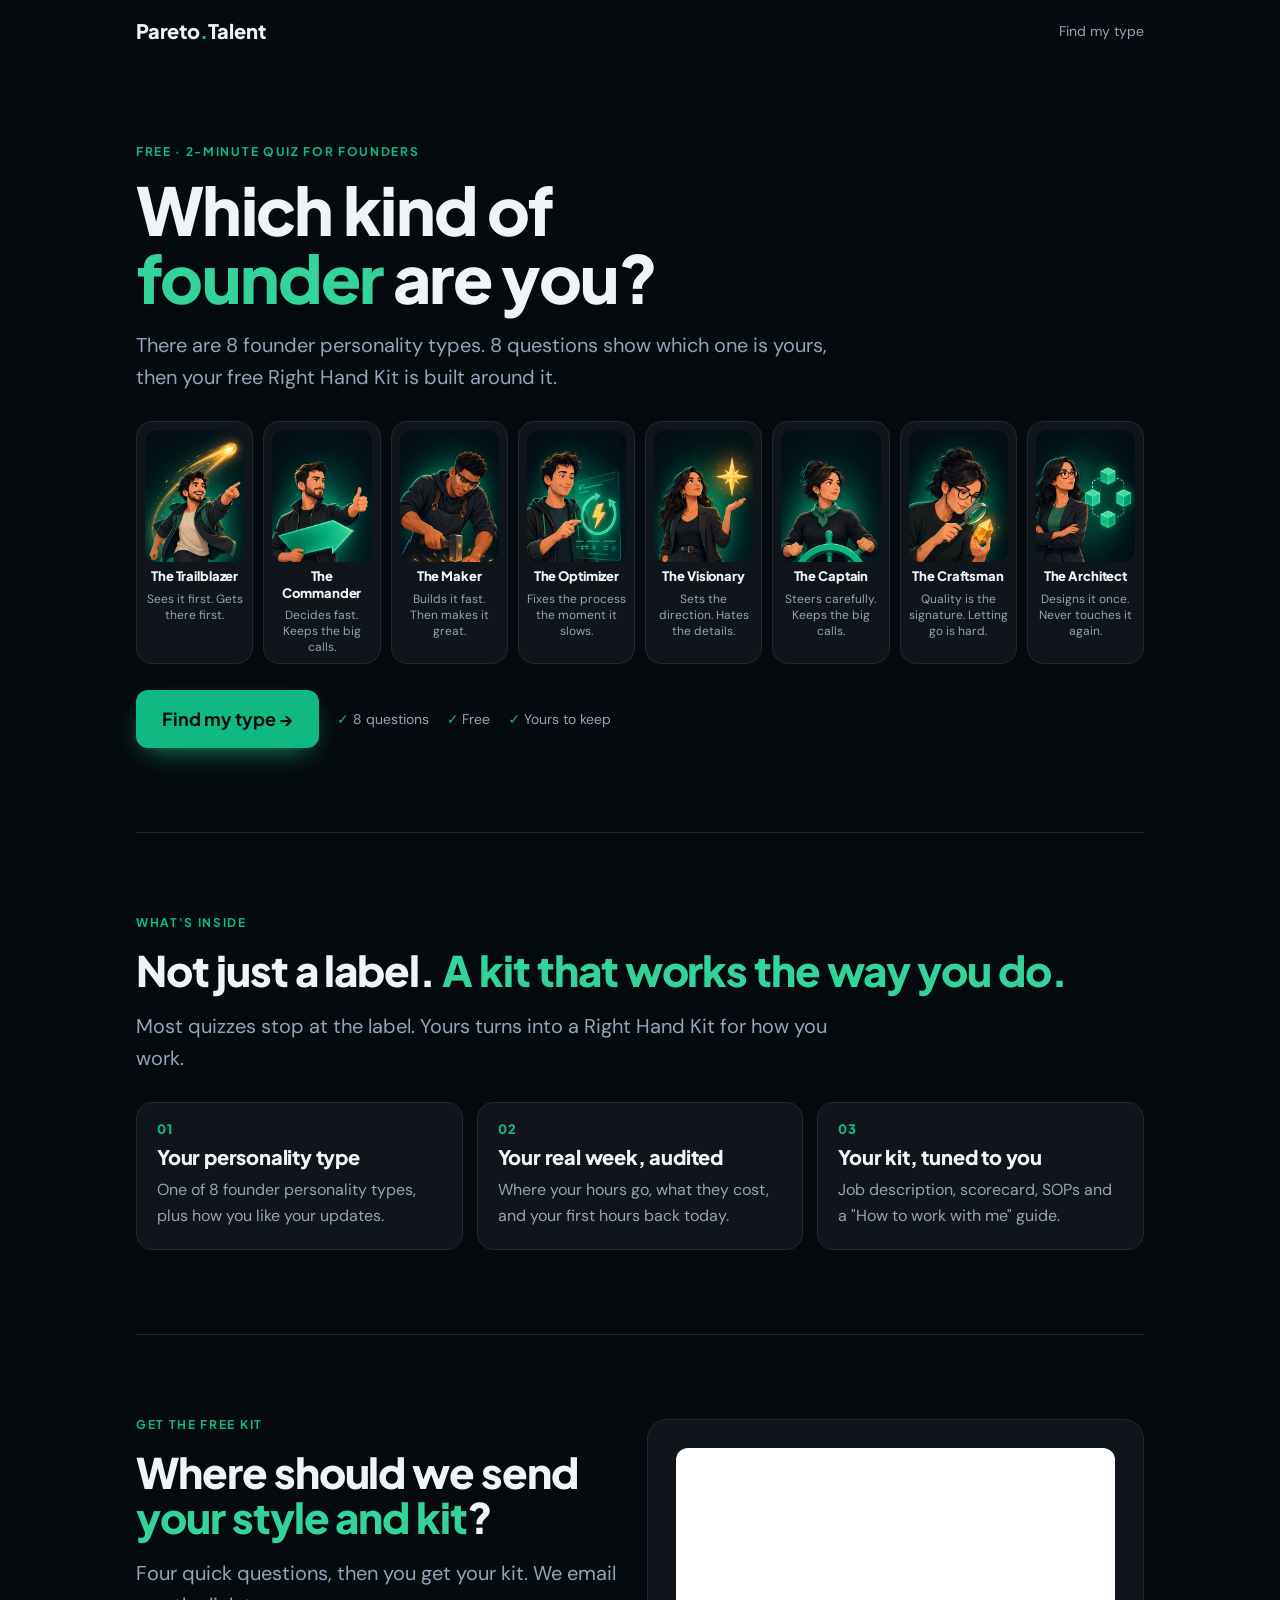
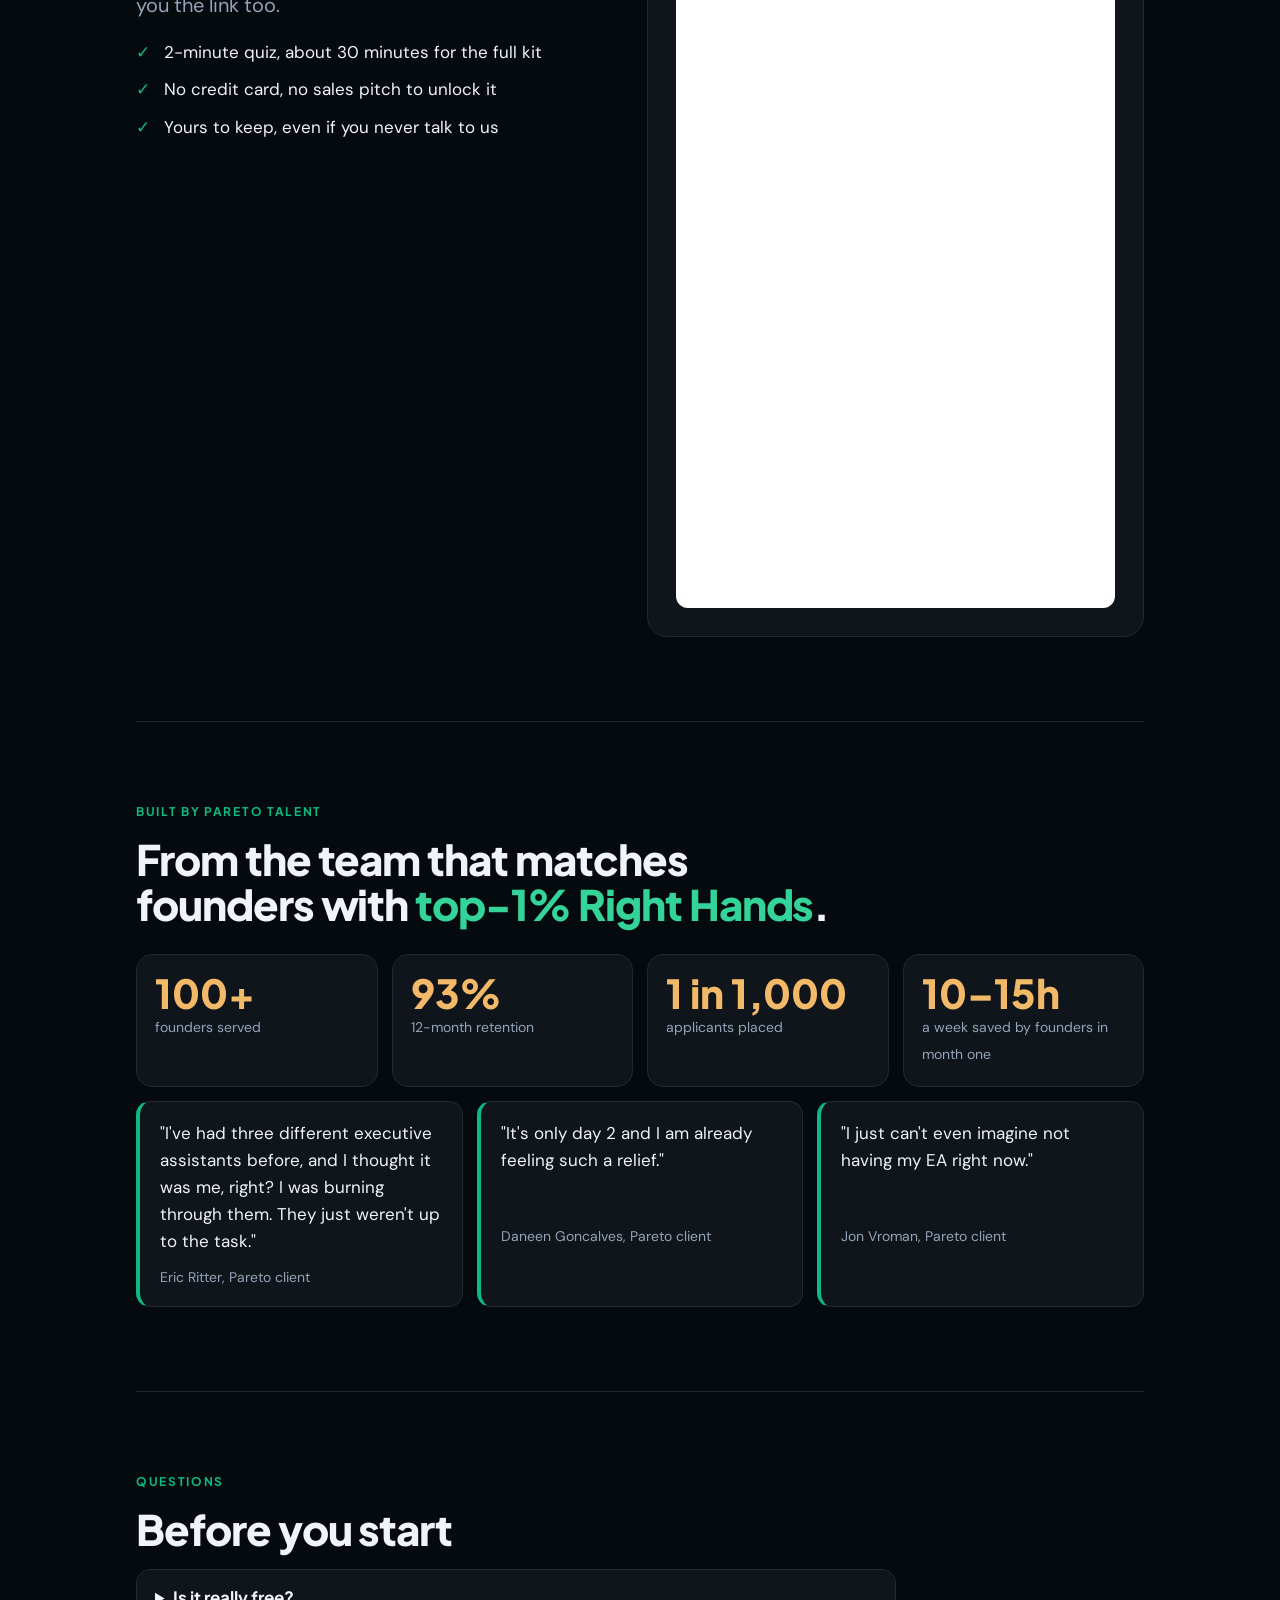
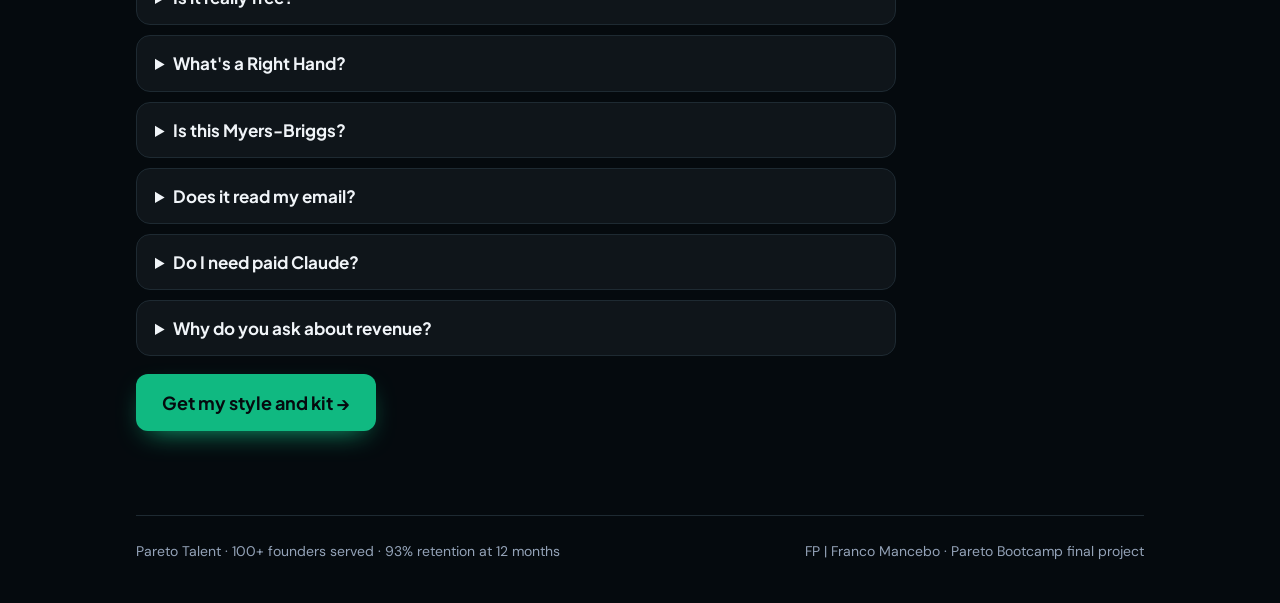
==== index.html @ 87e3ad17 "Landing: hero photo removed, 8 founder types open the page (draft) Co-Authored-By: Claude Opus 5.5 (" ====
<!doctype html>
<html lang="en">
<head>
<meta charset="utf-8">
<meta name="viewport" content="width=device-width, initial-scale=1, viewport-fit=cover">
<meta name="robots" content="noindex, nofollow">
<title>Founder Personality Type + Right Hand Kit · Pareto Talent</title>
<meta name="description" content="Find your founder personality type in 8 quick questions, then get a free Claude skill that audits your real inbox and calendar and writes a Right Hand Kit tuned to how you work.">
<link rel="preconnect" href="https://fonts.googleapis.com">
<link rel="preconnect" href="https://fonts.gstatic.com" crossorigin>
<link rel="stylesheet" href="https://fonts.googleapis.com/css2?family=Plus+Jakarta+Sans:wght@600;700;800&family=DM+Sans:wght@400;500;600&display=swap">
<link rel="stylesheet" href="assets/site.css">
<style>
.types{display:grid;grid-template-columns:repeat(4,1fr);gap:14px;margin-top:28px}
@media (max-width:900px){.types{grid-template-columns:repeat(2,1fr)}}
.type{background:var(--surface);border:1px solid var(--line);border-radius:16px;padding:14px;display:grid;gap:8px;align-content:start}
.type img{width:100%;height:auto;border-radius:12px;aspect-ratio:3/4;object-fit:cover;object-position:top}
.type h3{font-size:19px}
.type p{margin:0;color:var(--muted);font-size:15px}
.hero-types{display:block}
.hero-types .stack{max-width:760px}
.hero-types .types{margin-top:28px;grid-template-columns:repeat(8,1fr);gap:10px}
.hero-types .type{padding:8px;gap:6px}
.hero-types .type h3{font-size:13px;text-align:center}
.hero-types .type p{font-size:12px;text-align:center;line-height:1.35}
.cta-row{margin-top:26px;display:flex;flex-wrap:wrap;gap:18px;align-items:center}
.cta-row .meta{margin:0}
@media (max-width:900px){.hero-types .types{grid-template-columns:repeat(4,1fr);gap:8px}.hero-types .type{padding:6px;gap:4px}.hero-types .type h3{font-size:12px;text-align:center}.hero-types .type p{display:none}}
</style>
</head>
<body>
<!-- FP | Franco Mancebo | Lead Magnet Landing Page (L7) -->
<div class="wrap">
  <header class="top">
    <a class="logo" href="./">Pareto<span>.</span>Talent</a>
    <a class="small" href="#get">Find my type</a>
  </header>

  <section class="hero hero-types" aria-labelledby="h1">
    <div class="stack">
      <div class="eyebrow">Free · 2-minute quiz for founders</div>
      <h1 id="h1">Which kind of <em>founder</em> are you?</h1>
      <p class="lead">There are 8 founder personality types. 8 questions show which one is yours, then your free Right Hand Kit is built around it.</p>
    </div>
    <div class="types">
      <div class="type"><img src="assets/characters/trailblazer.webp" alt="" width="309" height="621"><h3>The Trailblazer</h3><p>Sees it first. Gets there first.</p></div>
      <div class="type"><img src="assets/characters/commander.webp" alt="" width="309" height="621"><h3>The Commander</h3><p>Decides fast. Keeps the big calls.</p></div>
      <div class="type"><img src="assets/characters/maker.webp" alt="" width="309" height="621"><h3>The Maker</h3><p>Builds it fast. Then makes it great.</p></div>
      <div class="type"><img src="assets/characters/optimizer.webp" alt="" width="309" height="621"><h3>The Optimizer</h3><p>Fixes the process the moment it slows.</p></div>
      <div class="type"><img src="assets/characters/visionary.webp" alt="" width="309" height="621"><h3>The Visionary</h3><p>Sets the direction. Hates the details.</p></div>
      <div class="type"><img src="assets/characters/captain.webp" alt="" width="309" height="621"><h3>The Captain</h3><p>Steers carefully. Keeps the big calls.</p></div>
      <div class="type"><img src="assets/characters/craftsman.webp" alt="" width="309" height="621"><h3>The Craftsman</h3><p>Quality is the signature. Letting go is hard.</p></div>
      <div class="type"><img src="assets/characters/architect.webp" alt="" width="309" height="621"><h3>The Architect</h3><p>Designs it once. Never touches it again.</p></div>
    </div>
    <div class="cta-row">
      <a class="btn" href="#get">Find my type →</a>
      <div class="meta"><span>8 questions</span><span>Free</span><span>Yours to keep</span></div>
    </div>
  </section>


  <section aria-labelledby="inside">
    <div class="stack">
      <div class="eyebrow">What's inside</div>
      <h2 id="inside">Not just a label. <em>A kit that works the way you do.</em></h2>
      <p class="lead">Most quizzes stop at the label. Yours turns into a Right Hand Kit for how you work.</p>
    </div>
    <div class="grid3" style="margin-top:28px">
      <div class="card"><span class="num">01</span><h3>Your personality type</h3><p>One of 8 founder personality types, plus how you like your updates.</p></div>
      <div class="card"><span class="num">02</span><h3>Your real week, audited</h3><p>Where your hours go, what they cost, and your first hours back today.</p></div>
      <div class="card"><span class="num">03</span><h3>Your kit, tuned to you</h3><p>Job description, scorecard, SOPs and a "How to work with me" guide.</p></div>
    </div>
  </section>



  <section id="get" aria-labelledby="form-h">
    <div class="grid2" style="align-items:start">
      <div class="stack">
        <div class="eyebrow">Get the free kit</div>
        <h2 id="form-h">Where should we send <em>your style and kit</em>?</h2>
        <p class="lead">Four quick questions, then you get your kit. We email you the link too.</p>
        <ul class="fit">
          <li>2-minute quiz, about 30 minutes for the full kit</li>
          <li>No credit card, no sales pitch to unlock it</li>
          <li>Yours to keep, even if you never talk to us</li>
        </ul>
      </div>
      <div class="formbox">
        <!-- GHL form: FP | Franco Mancebo | Qualifying Form (L8) -->
        <iframe src="https://api.leadconnectorhq.com/widget/form/MDPCet5xhsYIgznCB0gE" id="inline-MDPCet5xhsYIgznCB0gE" data-layout="{'id':'INLINE'}" data-trigger-type="alwaysShow" data-trigger-value="" data-activation-type="alwaysActivated" data-activation-value="" data-deactivation-type="neverDeactivate" data-deactivation-value="" data-form-name="FP | Franco Mancebo | Qualifying Form" data-layout-iframe-id="inline-MDPCet5xhsYIgznCB0gE" data-form-id="MDPCet5xhsYIgznCB0gE" title="FP | Franco Mancebo | Qualifying Form"></iframe>
        <script src="https://link.msgsndr.com/js/form_embed.js"></script>
      </div>
    </div>
  </section>

  <section aria-labelledby="proof">
    <div class="stack">
      <div class="eyebrow">Built by Pareto Talent</div>
      <h2 id="proof">From the team that matches founders with <em>top-1% Right Hands</em>.</h2>
    </div>
    <div class="stats" style="margin-top:28px">
      <div class="stat"><b>100+</b><span>founders served</span></div>
      <div class="stat"><b>93%</b><span>12-month retention</span></div>
      <div class="stat"><b>1 in 1,000</b><span>applicants placed</span></div>
      <div class="stat"><b>10–15h</b><span>a week saved by founders in month one</span></div>
    </div>
    <div class="grid3" style="margin-top:14px">
      <blockquote><p>"I've had three different executive assistants before, and I thought it was me, right? I was burning through them. They just weren't up to the task."</p><cite>Eric Ritter, Pareto client</cite></blockquote>
      <blockquote><p>"It's only day 2 and I am already feeling such a relief."</p><cite>Daneen Goncalves, Pareto client</cite></blockquote>
      <blockquote><p>"I just can't even imagine not having my EA right now."</p><cite>Jon Vroman, Pareto client</cite></blockquote>
    </div>
  </section>
  <section aria-labelledby="faq">
    <div class="stack" style="max-width:760px">
      <div class="eyebrow">Questions</div>
      <h2 id="faq">Before you start</h2>
      <div>
        <details><summary>Is it really free?</summary><p>Yes. The kit is yours to keep and use with anyone. If it shows you have more to hand off than you can manage, you can book a call with us to talk about a Right Hand.</p></details>
        <details><summary>What's a Right Hand?</summary><p>A full-time, AI-trained operator who owns outcomes, not tasks: they anticipate instead of waiting, and close loops instead of stopping. Pareto hand-picks them from 1,000+ applicants per placement.</p></details>
        <details><summary>Is this Myers-Briggs?</summary><p>No. It's our own 8-type model, inspired by personality tests but built for one question: how a Right Hand should work with you.</p></details>
      <details><summary>Does it read my email?</summary><p>Only inside your own Claude, read only. It never sends, deletes or changes anything, and Pareto never sees your inbox.</p></details>
        <details><summary>Do I need paid Claude?</summary><p>No. Skills and the Gmail and Calendar connectors work on Claude's free plan. Not on Claude? Use the copy-paste version in any AI chat.</p></details>
        <details><summary>Why do you ask about revenue?</summary><p>It helps us see whether a Right Hand fits your business now.</p></details>
      </div>
      <a class="btn" href="#get">Get my style and kit →</a>
    </div>
  </section>

  <footer>
    <span>Pareto Talent · 100+ founders served · 93% retention at 12 months</span>
    <span>FP | Franco Mancebo · Pareto Bootcamp final project</span>
  </footer>
</div>
</body>
</html>
---- assets/site.css ----
/* Shared styles for the funnel pages (landing, booking, thank-you). Pareto Talent's brand as on paretotalent.com:
   dark navy, emerald buttons, mint highlights, amber stats, Plus Jakarta Sans + DM Sans. Dark only, like the brief. */
:root{
  --bg:#050a0e; --surface:#0f151a; --surface-2:#141c22; --ink:#f0f4f8; --muted:#94a3b8; --line:#1e2a32;
  --accent:#10b981; --mint:#34d399; --amber:#f2b968; --accent-ink:#050a0e;
  --display:"Plus Jakarta Sans","Segoe UI",system-ui,sans-serif;
  --body:"DM Sans","Segoe UI",system-ui,sans-serif;
  color-scheme:dark;
}
*{box-sizing:border-box}
html{-webkit-text-size-adjust:100%;scroll-behavior:smooth}
body{margin:0;background:var(--bg);color:var(--ink);font:400 17px/1.6 var(--body)}
img{max-width:100%;display:block}
a{color:var(--mint)}
:focus-visible{outline:2px solid var(--accent);outline-offset:2px}
.wrap{max-width:1080px;margin:0 auto;padding-inline:clamp(16px,4vw,36px)}
.top{display:flex;justify-content:space-between;align-items:center;gap:12px;padding-block:20px}
.logo{font:800 20px/1 var(--display);letter-spacing:-.01em;color:var(--ink);text-decoration:none}
.logo span{color:var(--accent)}
.top a.small{font-size:14px;color:var(--muted);text-decoration:none}
section{padding-block:clamp(44px,7vw,84px)}
section + section{border-top:1px solid var(--line)}
.eyebrow{font:700 12px/1 var(--display);letter-spacing:.14em;text-transform:uppercase;color:var(--accent)}
h1,h2,h3{font-family:var(--display);font-weight:800;letter-spacing:-.025em;margin:0;text-wrap:balance}
h1{font-size:clamp(38px,6.4vw,66px);line-height:1.02}
h2{font-size:clamp(28px,4.2vw,42px);line-height:1.08}
h3{font-size:20px;line-height:1.25;letter-spacing:-.01em}
h1 em,h2 em{font-style:normal;color:var(--mint)}
.lead{font-size:clamp(18px,2vw,20px);color:var(--muted);margin:0;max-width:52ch}
p{margin:0}
.stack{display:grid;gap:18px}
.btn{display:inline-block;justify-self:start;border:0;background:var(--accent);color:var(--accent-ink);font:700 18px/1.2 var(--display);padding:18px 26px;border-radius:12px;text-decoration:none;cursor:pointer;box-shadow:0 10px 28px -12px var(--accent)}
.btn:hover{filter:brightness(1.07)}
.btn.ghost{background:transparent;color:var(--ink);border:1px solid var(--line);box-shadow:none}
.meta{display:flex;flex-wrap:wrap;gap:6px 18px;font-size:14px;color:var(--muted)}
.meta span::before{content:"✓ ";color:var(--accent)}
.hero{display:grid;grid-template-columns:minmax(0,1.15fr) minmax(0,.85fr);gap:40px;align-items:center}
@media (max-width:860px){.hero{grid-template-columns:minmax(0,1fr)}}
.art{border-radius:20px;overflow:hidden;border:1px solid var(--line);aspect-ratio:4/5;background:var(--surface)}
.art img{width:100%;height:100%;object-fit:cover}
.grid3{display:grid;grid-template-columns:repeat(3,minmax(0,1fr));gap:14px}
.grid2{display:grid;grid-template-columns:repeat(2,minmax(0,1fr));gap:14px}
@media (max-width:820px){.grid3,.grid2{grid-template-columns:minmax(0,1fr)}}
.card{background:var(--surface);border:1px solid var(--line);border-radius:16px;padding:20px;display:grid;gap:8px;align-content:start}
.card p{color:var(--muted);font-size:16px}
.num{font:800 13px/1 var(--display);color:var(--accent);letter-spacing:.08em}
.stats{display:grid;grid-template-columns:repeat(4,minmax(0,1fr));gap:14px}
@media (max-width:820px){.stats{grid-template-columns:repeat(2,minmax(0,1fr))}}
.stat{background:var(--surface);border:1px solid var(--line);border-radius:16px;padding:18px}
.stat b{display:block;font:800 clamp(30px,4vw,40px)/1 var(--display);color:var(--amber)}
.stat span{font-size:14px;color:var(--muted)}
blockquote{margin:0;background:var(--surface);border:1px solid var(--line);border-left:4px solid var(--accent);border-radius:14px;padding:18px 20px;display:grid;gap:10px}
blockquote p{font-size:17px}
blockquote cite{font-style:normal;font-size:14px;color:var(--muted)}
.fit{list-style:none;margin:0;padding:0;display:grid;gap:10px}
.fit li{padding-left:28px;position:relative}
.fit li::before{content:"✓";position:absolute;left:0;color:var(--accent);font-weight:800}
.fit.no li::before{content:"✕";color:#f87171}
.formbox{background:var(--surface);border:1px solid var(--line);border-radius:20px;padding:clamp(16px,3vw,28px);display:grid;gap:14px}
.formbox iframe{width:100%;border:0;min-height:760px;border-radius:12px;background:var(--surface)}
.placeholder{border:1px dashed var(--muted);border-radius:12px;padding:28px;text-align:center;color:var(--muted)}
details{background:var(--surface);border:1px solid var(--line);border-radius:14px;padding:16px 18px}
details + details{margin-top:10px}
summary{cursor:pointer;font:700 17px/1.3 var(--display)}
details p{margin-top:10px;color:var(--muted)}
.steps{counter-reset:s;list-style:none;margin:0;padding:0;display:grid;gap:12px}
.steps li{counter-increment:s;background:var(--surface);border:1px solid var(--line);border-radius:14px;padding:16px 18px 16px 62px;position:relative}
.steps li::before{content:counter(s);position:absolute;left:18px;top:14px;width:30px;height:30px;border-radius:50%;background:var(--accent);color:var(--accent-ink);display:grid;place-items:center;font:800 15px/1 var(--display)}
.note{font-size:14px;color:var(--muted)}
footer{border-top:1px solid var(--line);padding-block:24px 40px;font-size:14px;color:var(--muted);display:flex;flex-wrap:wrap;gap:8px 20px;justify-content:space-between}
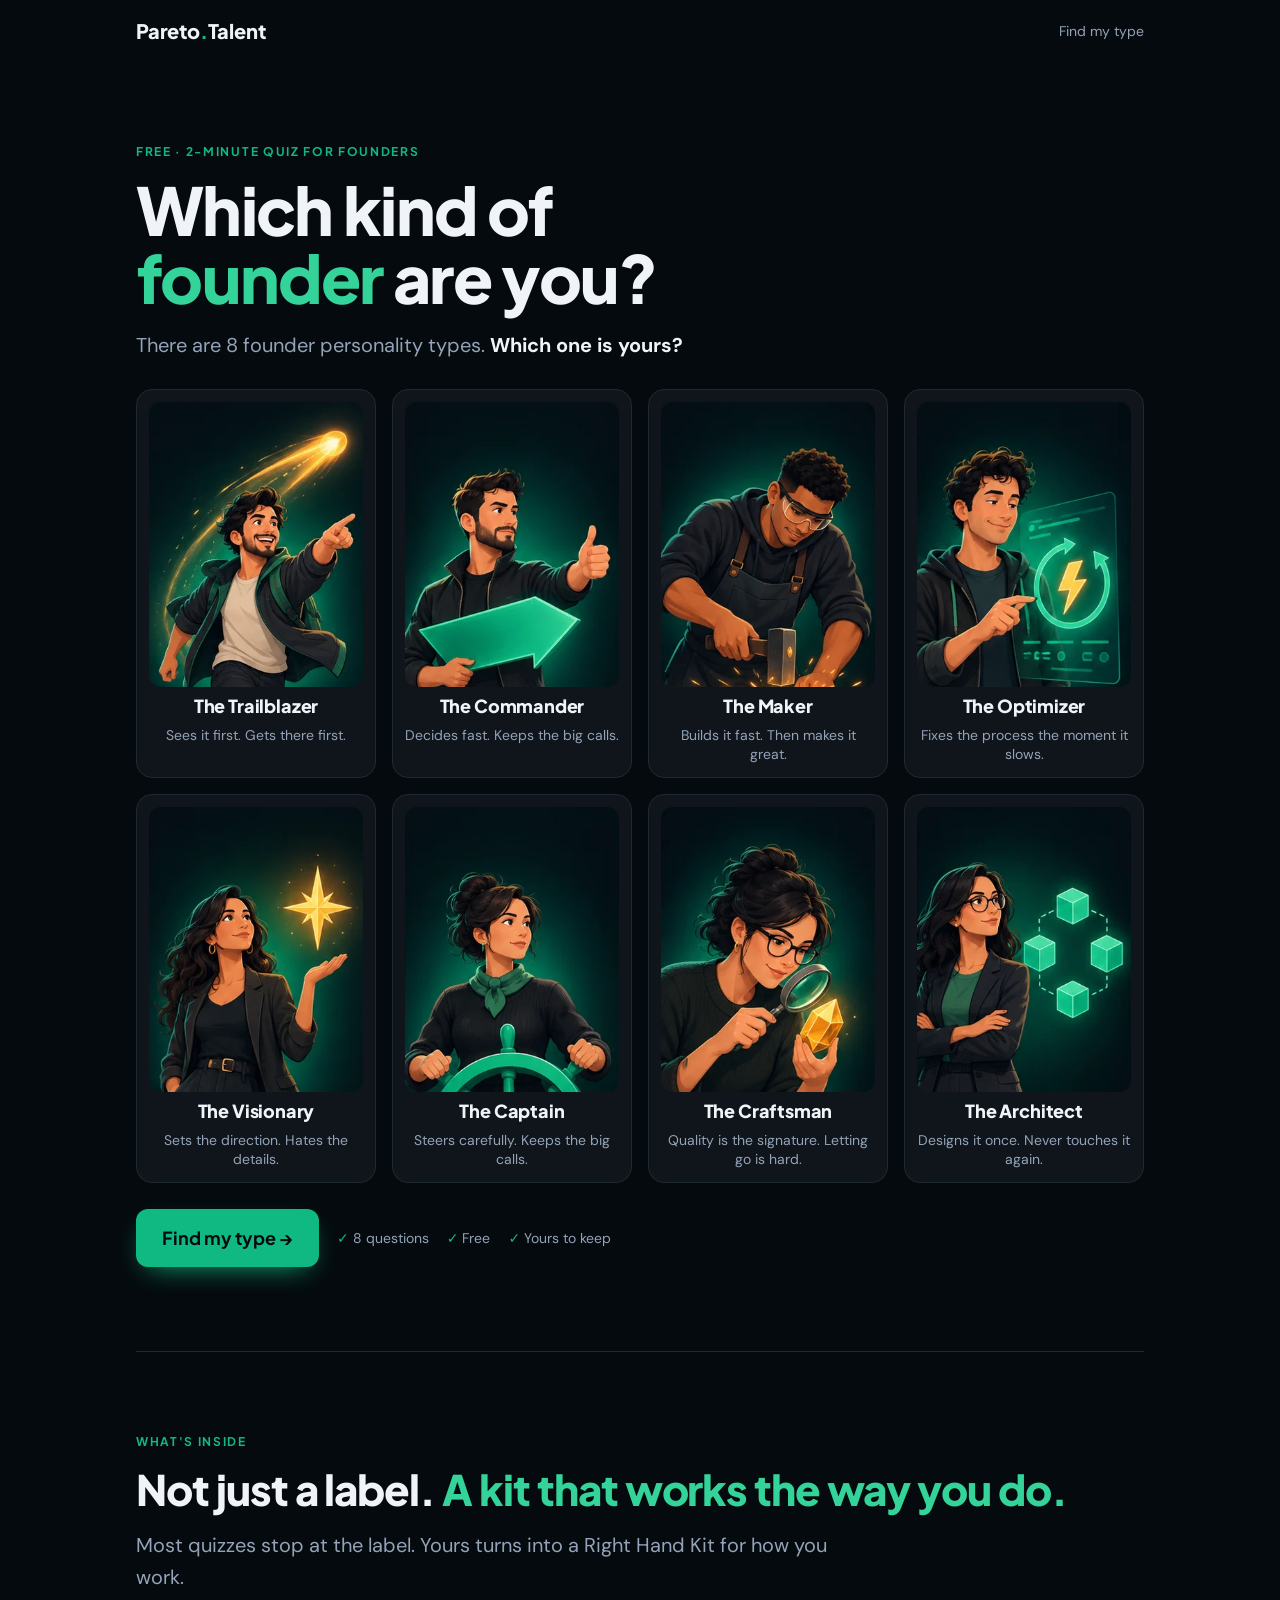
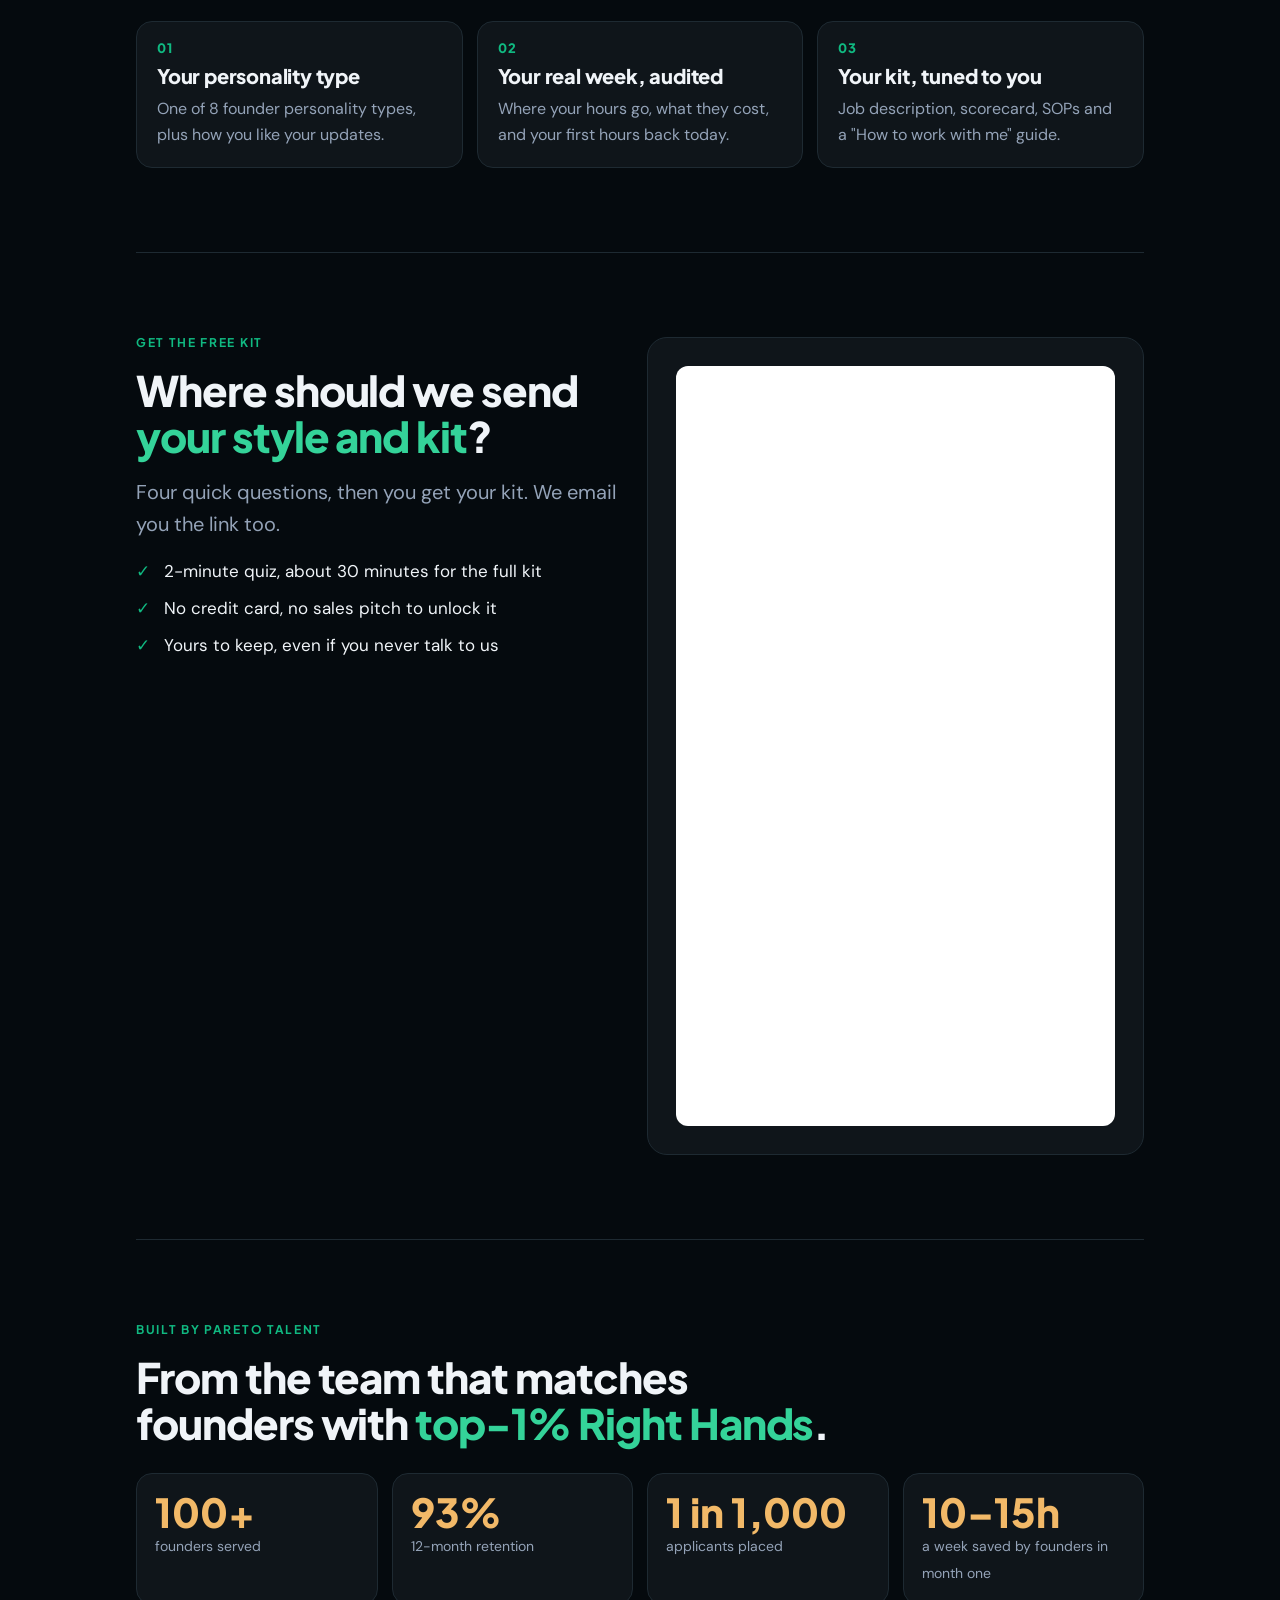
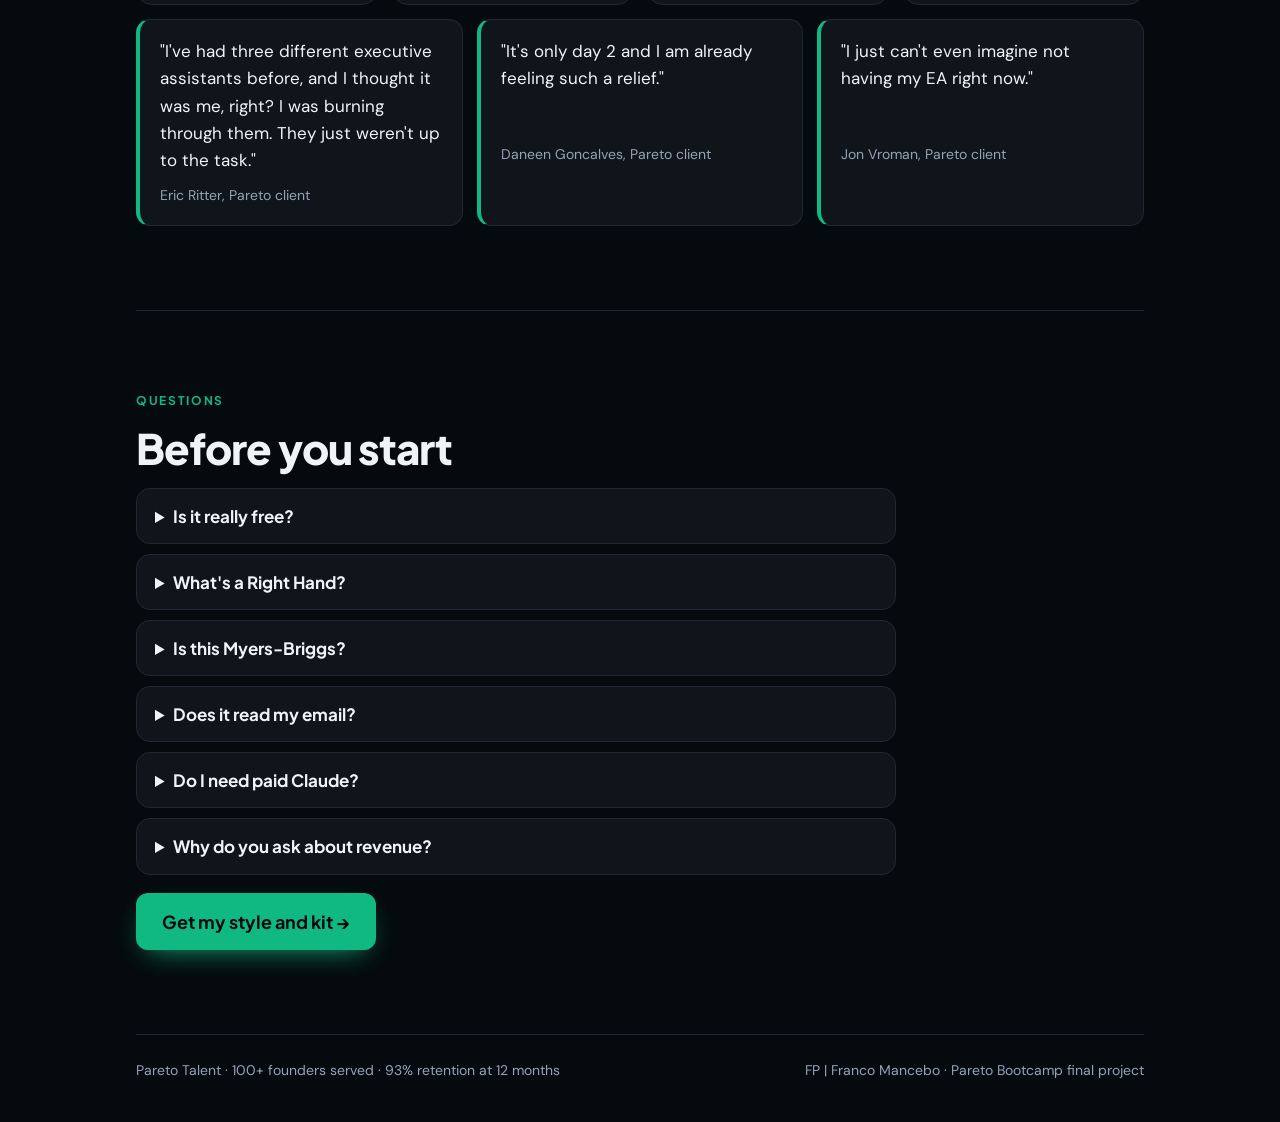
==== commit 3d18fbf4: "Landing: bigger character cards (4 per row, 2 on phones), hero line 'Which one is yours?' Co-Authore" ====
--- a/index.html
+++ b/index.html
@@ -19,13 +19,13 @@
 .type p{margin:0;color:var(--muted);font-size:15px}
 .hero-types{display:block}
 .hero-types .stack{max-width:760px}
-.hero-types .types{margin-top:28px;grid-template-columns:repeat(8,1fr);gap:10px}
-.hero-types .type{padding:8px;gap:6px}
-.hero-types .type h3{font-size:13px;text-align:center}
-.hero-types .type p{font-size:12px;text-align:center;line-height:1.35}
+.hero-types .types{margin-top:28px;grid-template-columns:repeat(4,1fr);gap:16px}
+.hero-types .type{padding:12px;gap:8px}
+.hero-types .type h3{font-size:18px;text-align:center}
+.hero-types .type p{font-size:14px;text-align:center;line-height:1.4}
 .cta-row{margin-top:26px;display:flex;flex-wrap:wrap;gap:18px;align-items:center}
 .cta-row .meta{margin:0}
-@media (max-width:900px){.hero-types .types{grid-template-columns:repeat(4,1fr);gap:8px}.hero-types .type{padding:6px;gap:4px}.hero-types .type h3{font-size:12px;text-align:center}.hero-types .type p{display:none}}
+@media (max-width:900px){.hero-types .types{grid-template-columns:repeat(2,1fr);gap:10px}.hero-types .type{padding:8px;gap:6px}.hero-types .type h3{font-size:15px}.hero-types .type p{font-size:12.5px}}
 </style>
 </head>
 <body>
@@ -40,7 +40,7 @@
     <div class="stack">
       <div class="eyebrow">Free · 2-minute quiz for founders</div>
       <h1 id="h1">Which kind of <em>founder</em> are you?</h1>
-      <p class="lead">There are 8 founder personality types. 8 questions show which one is yours, then your free Right Hand Kit is built around it.</p>
+      <p class="lead">There are 8 founder personality types. <strong style="color:var(--ink)">Which one is yours?</strong></p>
     </div>
     <div class="types">
       <div class="type"><img src="assets/characters/trailblazer.webp" alt="" width="309" height="621"><h3>The Trailblazer</h3><p>Sees it first. Gets there first.</p></div>
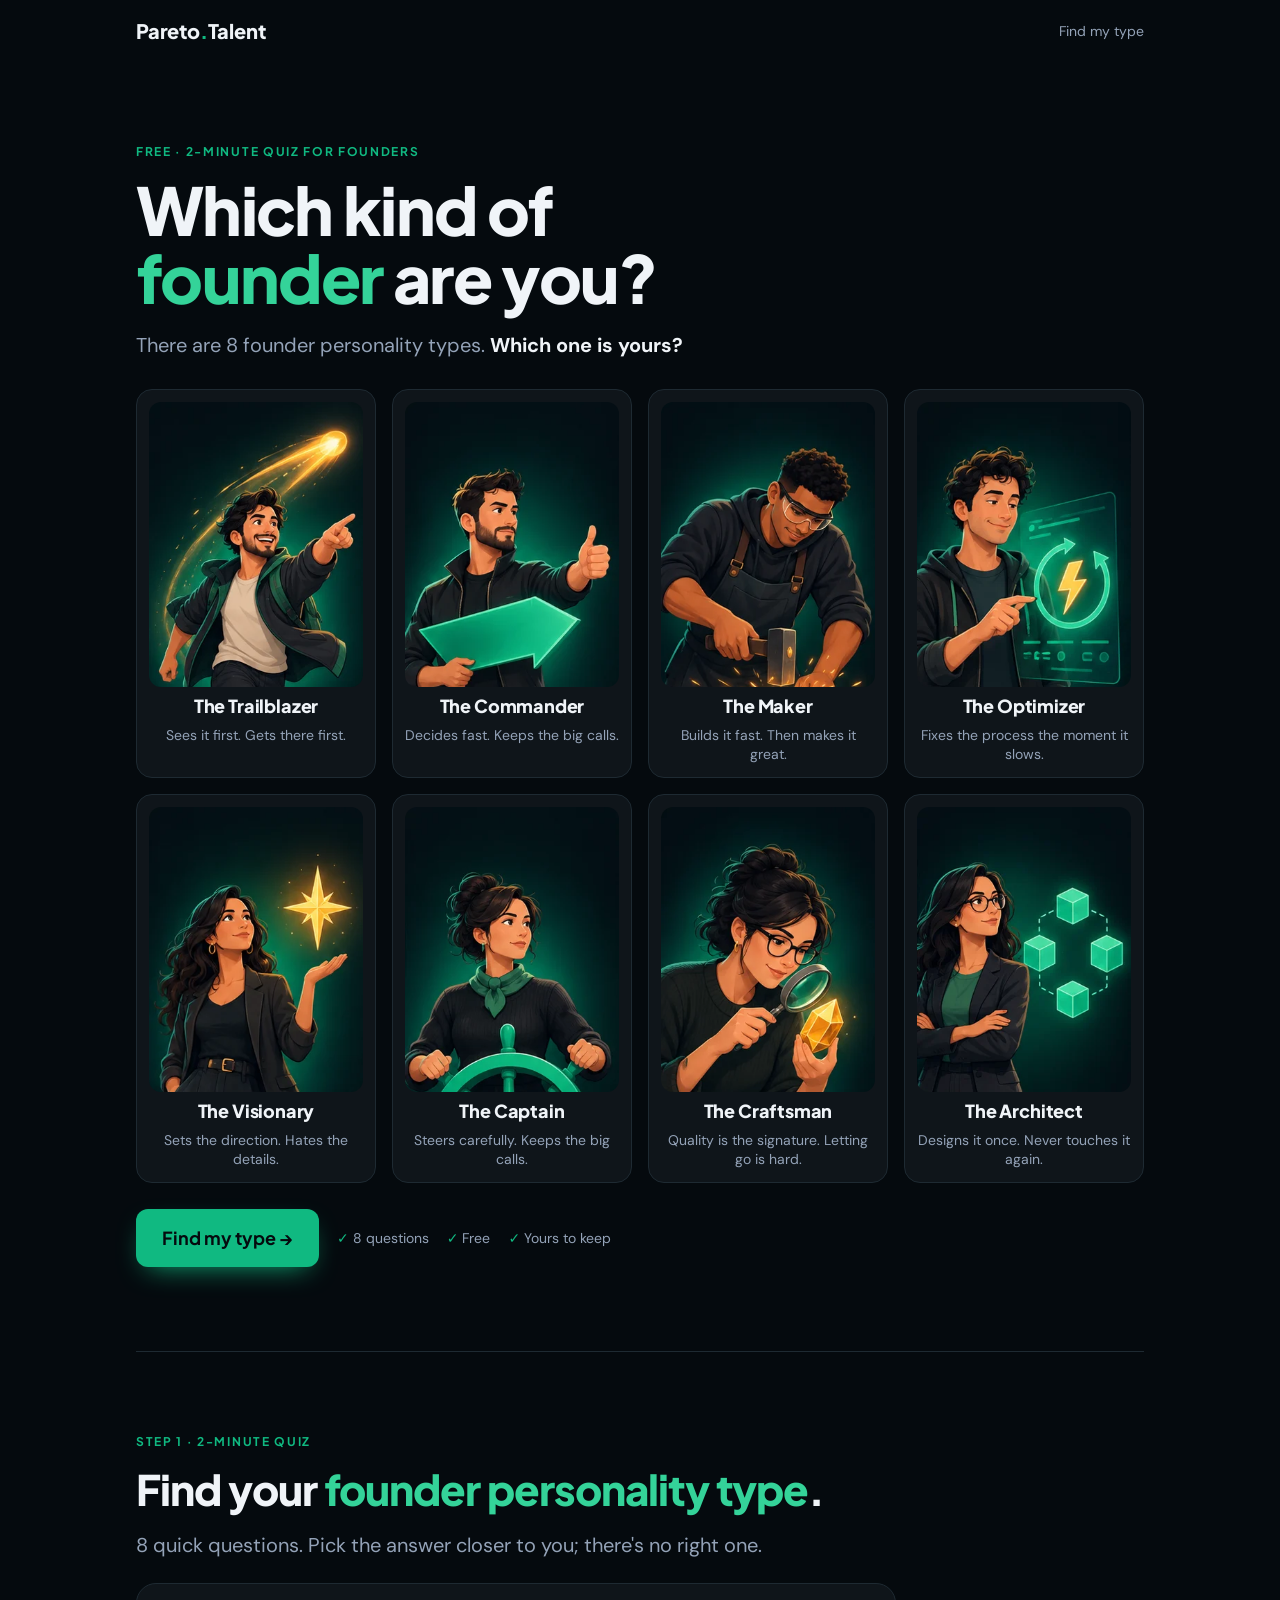
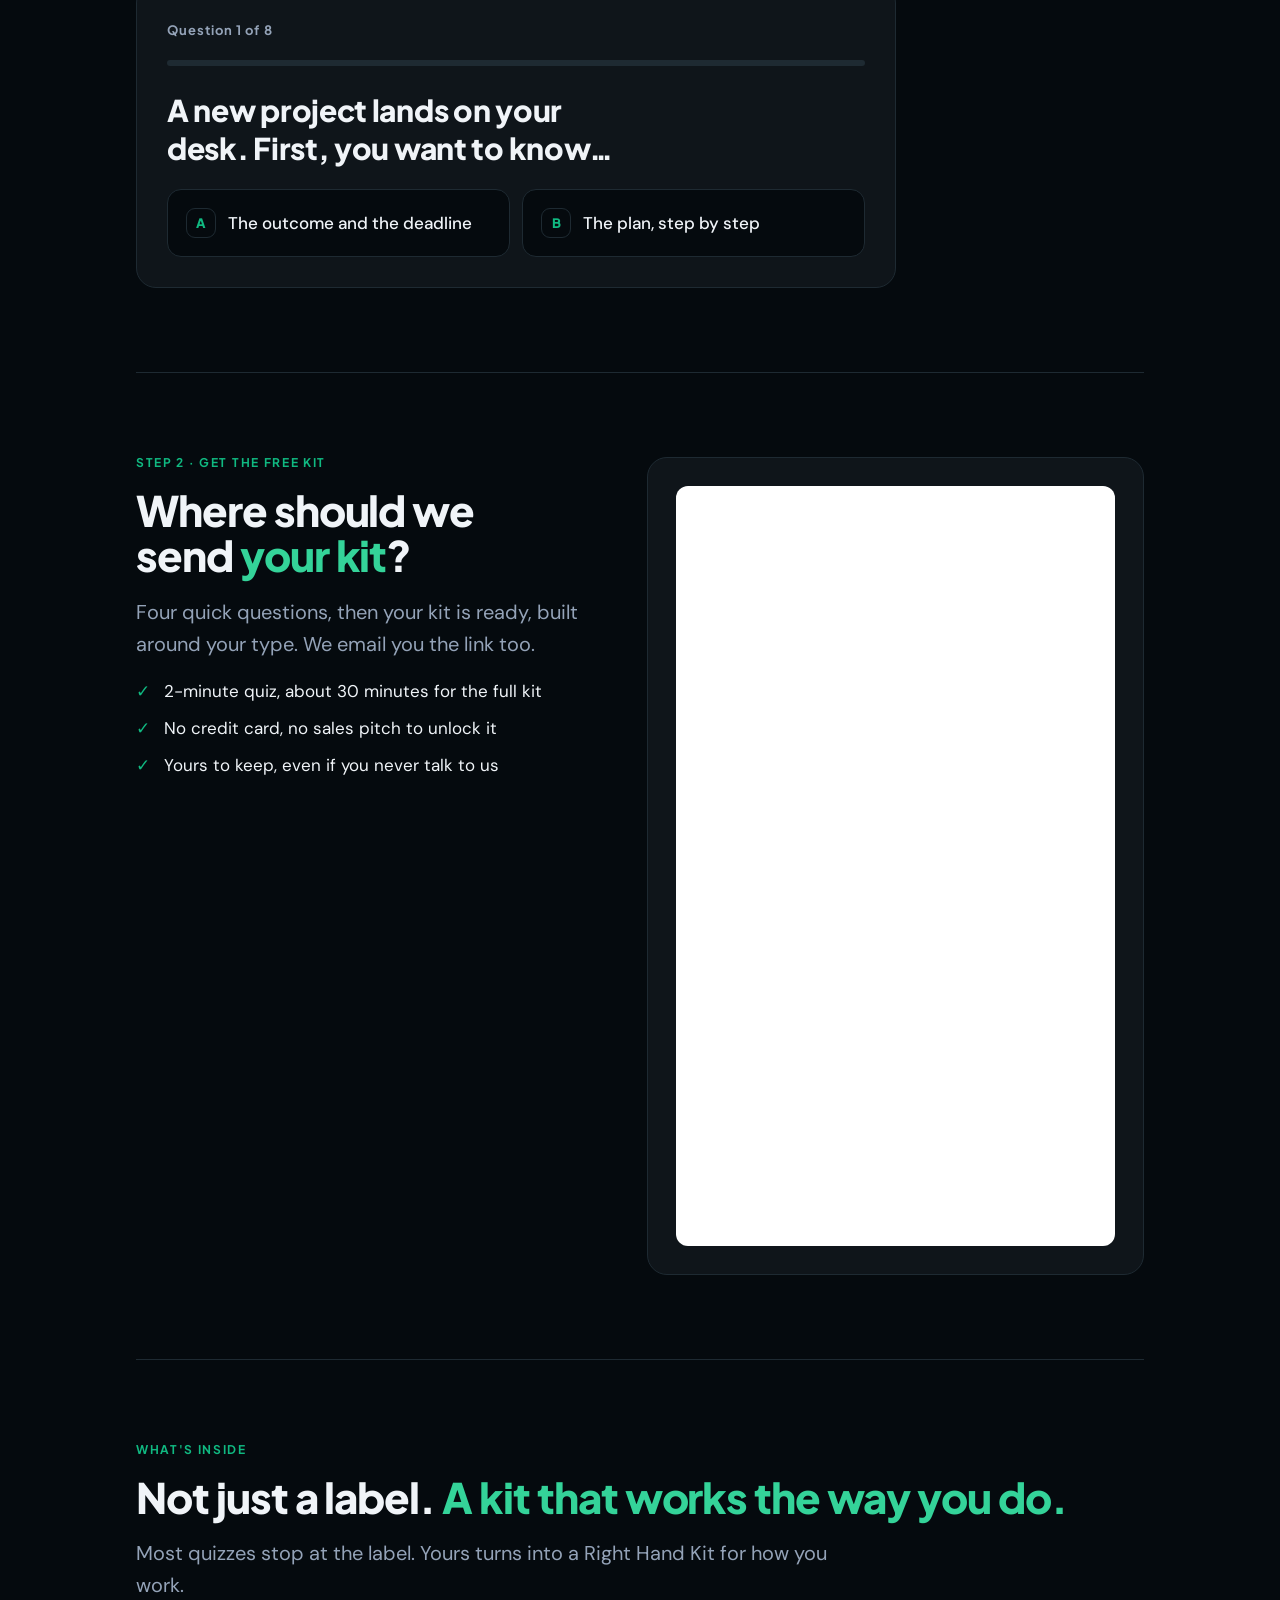
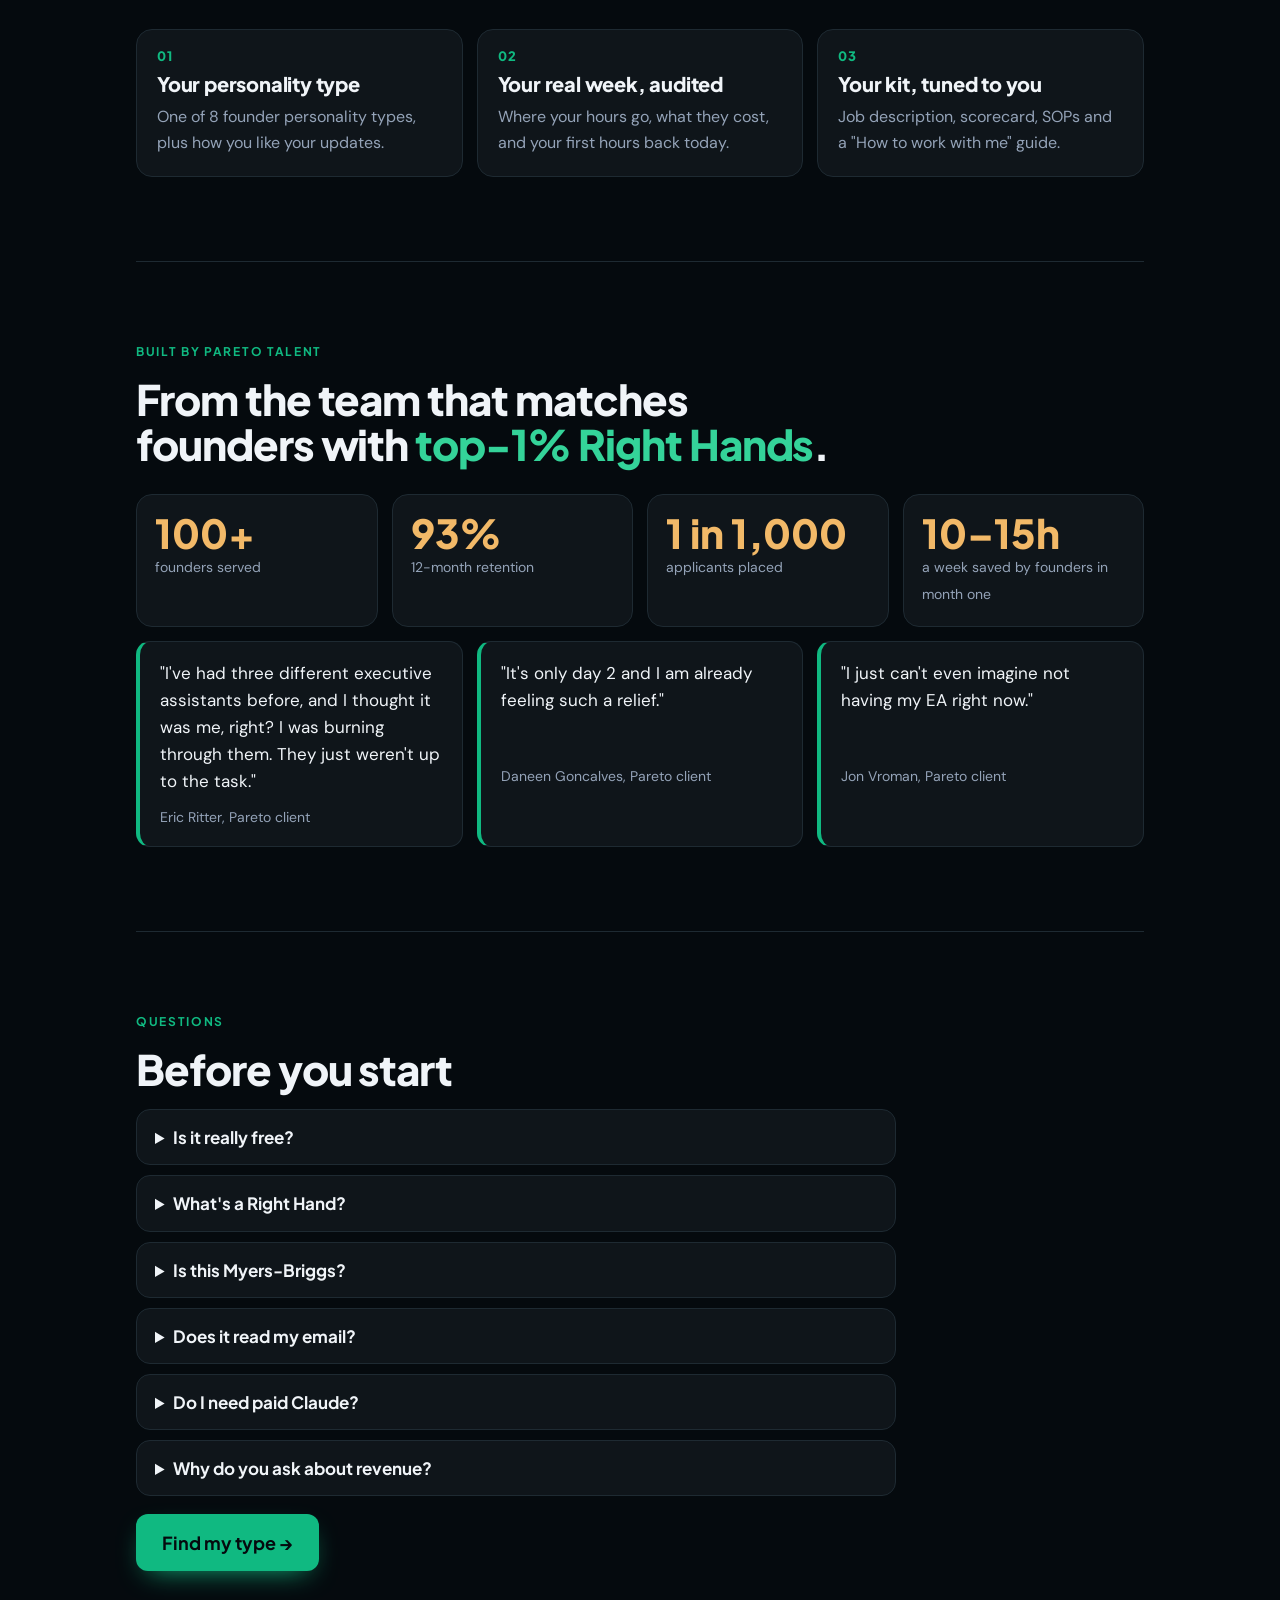
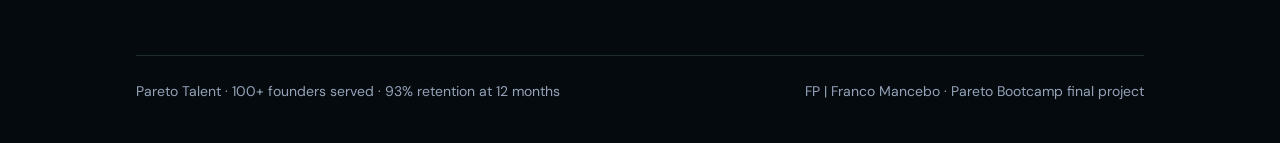
==== commit 22e3e794: "Quiz before form: landing runs the quiz, type remembered in the browser; booking, thank-you and kit " ====
--- a/index.html
+++ b/index.html
@@ -10,6 +10,7 @@
 <link rel="preconnect" href="https://fonts.gstatic.com" crossorigin>
 <link rel="stylesheet" href="https://fonts.googleapis.com/css2?family=Plus+Jakarta+Sans:wght@600;700;800&family=DM+Sans:wght@400;500;600&display=swap">
 <link rel="stylesheet" href="assets/site.css">
+<link rel="stylesheet" href="assets/quiz.css">
 <style>
 .types{display:grid;grid-template-columns:repeat(4,1fr);gap:14px;margin-top:28px}
 @media (max-width:900px){.types{grid-template-columns:repeat(2,1fr)}}
@@ -26,6 +27,7 @@
 .cta-row{margin-top:26px;display:flex;flex-wrap:wrap;gap:18px;align-items:center}
 .cta-row .meta{margin:0}
 @media (max-width:900px){.hero-types .types{grid-template-columns:repeat(2,1fr);gap:10px}.hero-types .type{padding:8px;gap:6px}.hero-types .type h3{font-size:15px}.hero-types .type p{font-size:12.5px}}
+.linkbtn{background:none;border:0;color:var(--mint);font:600 15px var(--body);cursor:pointer;text-decoration:underline;padding:6px 0}
 </style>
 </head>
 <body>
@@ -33,7 +35,7 @@
 <div class="wrap">
   <header class="top">
     <a class="logo" href="./">Pareto<span>.</span>Talent</a>
-    <a class="small" href="#get">Find my type</a>
+    <a class="small" href="#quiz">Find my type</a>
   </header>
 
   <section class="hero hero-types" aria-labelledby="h1">
@@ -53,11 +55,58 @@
       <div class="type"><img src="assets/characters/architect.webp" alt="" width="309" height="621"><h3>The Architect</h3><p>Designs it once. Never touches it again.</p></div>
     </div>
     <div class="cta-row">
-      <a class="btn" href="#get">Find my type →</a>
+      <a class="btn" href="#quiz">Find my type →</a>
       <div class="meta"><span>8 questions</span><span>Free</span><span>Yours to keep</span></div>
     </div>
   </section>
 
+  <section id="quiz-sec" aria-labelledby="quiz">
+    <div class="stack" style="max-width:760px">
+      <div class="eyebrow">Step 1 · 2-minute quiz</div>
+      <h2 id="quiz">Find your <em>founder personality type</em>.</h2>
+      <p class="lead">8 quick questions. Pick the answer closer to you; there's no right one.</p>
+    </div>
+    <div class="quiz" id="qform" aria-live="polite">
+      <div class="qtop"><span id="qcount">Loading the quiz…</span><button type="button" id="back" hidden>← Back</button></div>
+      <div class="bar"><i id="qbar"></i></div>
+      <div class="slide" id="slide"></div>
+    </div>
+    <div class="result" id="result" hidden aria-live="polite">
+      <div class="rhead">
+        <img id="r-img" src="" alt="" width="309" height="621">
+        <div class="stack" style="gap:8px">
+          <div class="eyebrow">Your Founder Personality Type</div>
+          <h3 id="r-name"></h3>
+        </div>
+      </div>
+      <div class="chips" id="r-chips"></div>
+      <p id="r-line"></p>
+      <div class="row" style="display:flex;flex-wrap:wrap;gap:14px;align-items:center">
+        <a class="btn" href="#get" id="r-next">Get my kit →</a>
+        <button type="button" class="linkbtn" id="retake">Retake the quiz</button>
+      </div>
+    </div>
+  </section>
+
+  <section id="get" aria-labelledby="form-h">
+    <div class="grid2" style="align-items:start">
+      <div class="stack">
+        <div class="eyebrow" id="get-eyebrow">Step 2 · Get the free kit</div>
+        <h2 id="form-h">Where should we send <em id="form-what">your kit</em>?</h2>
+        <p class="lead">Four quick questions, then your kit is ready, built around your type. We email you the link too.</p>
+        <ul class="fit">
+          <li>2-minute quiz, about 30 minutes for the full kit</li>
+          <li>No credit card, no sales pitch to unlock it</li>
+          <li>Yours to keep, even if you never talk to us</li>
+        </ul>
+      </div>
+      <div class="formbox">
+        <!-- GHL form: FP | Franco Mancebo | Qualifying Form (L8) -->
+        <iframe src="https://api.leadconnectorhq.com/widget/form/MDPCet5xhsYIgznCB0gE" id="inline-MDPCet5xhsYIgznCB0gE" data-layout="{'id':'INLINE'}" data-trigger-type="alwaysShow" data-trigger-value="" data-activation-type="alwaysActivated" data-activation-value="" data-deactivation-type="neverDeactivate" data-deactivation-value="" data-form-name="FP | Franco Mancebo | Qualifying Form" data-layout-iframe-id="inline-MDPCet5xhsYIgznCB0gE" data-form-id="MDPCet5xhsYIgznCB0gE" title="FP | Franco Mancebo | Qualifying Form"></iframe>
+        <script src="https://link.msgsndr.com/js/form_embed.js"></script>
+      </div>
+    </div>
+  </section>
 
   <section aria-labelledby="inside">
     <div class="stack">
@@ -74,25 +123,8 @@
 
 
 
-  <section id="get" aria-labelledby="form-h">
-    <div class="grid2" style="align-items:start">
-      <div class="stack">
-        <div class="eyebrow">Get the free kit</div>
-        <h2 id="form-h">Where should we send <em>your style and kit</em>?</h2>
-        <p class="lead">Four quick questions, then you get your kit. We email you the link too.</p>
-        <ul class="fit">
-          <li>2-minute quiz, about 30 minutes for the full kit</li>
-          <li>No credit card, no sales pitch to unlock it</li>
-          <li>Yours to keep, even if you never talk to us</li>
-        </ul>
-      </div>
-      <div class="formbox">
-        <!-- GHL form: FP | Franco Mancebo | Qualifying Form (L8) -->
-        <iframe src="https://api.leadconnectorhq.com/widget/form/MDPCet5xhsYIgznCB0gE" id="inline-MDPCet5xhsYIgznCB0gE" data-layout="{'id':'INLINE'}" data-trigger-type="alwaysShow" data-trigger-value="" data-activation-type="alwaysActivated" data-activation-value="" data-deactivation-type="neverDeactivate" data-deactivation-value="" data-form-name="FP | Franco Mancebo | Qualifying Form" data-layout-iframe-id="inline-MDPCet5xhsYIgznCB0gE" data-form-id="MDPCet5xhsYIgznCB0gE" title="FP | Franco Mancebo | Qualifying Form"></iframe>
-        <script src="https://link.msgsndr.com/js/form_embed.js"></script>
-      </div>
-    </div>
-  </section>
+
+
 
   <section aria-labelledby="proof">
     <div class="stack">
@@ -123,7 +155,7 @@
         <details><summary>Do I need paid Claude?</summary><p>No. Skills and the Gmail and Calendar connectors work on Claude's free plan. Not on Claude? Use the copy-paste version in any AI chat.</p></details>
         <details><summary>Why do you ask about revenue?</summary><p>It helps us see whether a Right Hand fits your business now.</p></details>
       </div>
-      <a class="btn" href="#get">Get my style and kit →</a>
+      <a class="btn" href="#quiz">Find my type →</a>
     </div>
   </section>
 
@@ -132,5 +164,37 @@
     <span>FP | Franco Mancebo · Pareto Bootcamp final project</span>
   </footer>
 </div>
+<script src="assets/fptype.js"></script>
+<script>
+(function(){
+  var $ = function(id){ return document.getElementById(id); }, esc = FPType.esc;
+  FPType.getStyles("kit/styles.json").then(function(S){
+    function show(r, scroll){
+      var d = FPType.describe(S, r);
+      $("r-name").textContent = d.name;
+      $("r-img").src = "assets/characters/" + d.id + ".webp";
+      $("r-img").alt = d.name + " character";
+      $("r-chips").innerHTML = d.chips.map(function(c){ return "<span>" + esc(c) + "</span>"; }).join("");
+      $("r-line").textContent = d.line;
+      $("r-next").textContent = "Get my " + d.name.replace(/^The /, "") + " kit →";
+      $("form-what").textContent = "your " + d.name.replace(/^The /, "") + " kit";
+      $("qform").hidden = true;
+      $("result").hidden = false;
+      if (scroll) $("result").scrollIntoView({behavior:"smooth", block:"start"});
+    }
+    var quiz = FPType.mount(S, {qcount:$("qcount"), back:$("back"), qbar:$("qbar"), slide:$("slide")}, function(r){ show(r, true); });
+    $("retake").addEventListener("click", function(){
+      FPType.clear(); quiz.restart();
+      $("result").hidden = true; $("qform").hidden = false;
+      $("form-what").textContent = "your kit";
+      $("qform").scrollIntoView({behavior:"smooth", block:"start"});
+    });
+    var saved = FPType.load(S);
+    if (saved) show(saved, false);
+  }).catch(function(){
+    $("qform").innerHTML = '<p class="note">The quiz couldn\'t load here. Fill in the form below and take it on your kit page.</p>';
+  });
+})();
+</script>
 </body>
 </html>
--- a/assets/quiz.css
+++ b/assets/quiz.css
@@ -0,0 +1,30 @@
+/* Founder Personality Type quiz: shared by the landing and kit pages */
+.quiz{max-width:760px;margin-top:22px;background:var(--surface);border:1px solid var(--line);border-radius:20px;padding:clamp(18px,3vw,30px);overflow:hidden}
+.qtop{display:flex;justify-content:space-between;align-items:center;gap:12px;font:700 13px/1 var(--display);letter-spacing:.08em;color:var(--muted)}
+.qtop button{background:none;border:0;color:var(--mint);font:600 15px var(--body);cursor:pointer;padding:6px 0}
+.qtop button[hidden]{visibility:hidden;display:inline}
+.bar{height:6px;background:var(--line);border-radius:99px;margin:14px 0 26px;overflow:hidden}
+.bar i{display:block;height:100%;width:0;background:var(--accent);border-radius:99px;transition:width .4s ease}
+.slide{transition:transform .25s ease,opacity .25s ease}
+.slide.out{transform:translateX(-40px);opacity:0}
+.slide.in{transform:translateX(40px);opacity:0;transition:none}
+.slide h3{font-size:clamp(22px,3vw,30px);margin-bottom:22px;min-height:2.4em}
+.opts{display:grid;grid-template-columns:1fr 1fr;gap:12px}
+@media (max-width:600px){.opts{grid-template-columns:1fr}}
+.opt{display:flex;gap:12px;align-items:center;text-align:left;border:1px solid var(--line);border-radius:14px;padding:18px;cursor:pointer;font:500 17px/1.35 var(--body);color:var(--ink);background:var(--bg);transition:border-color .2s,background .2s,transform .15s}
+.opt:hover{border-color:var(--accent);transform:translateY(-2px)}
+.opt b{flex:none;display:grid;place-items:center;width:30px;height:30px;border-radius:9px;border:1px solid var(--line);font:800 13px var(--display);color:var(--accent)}
+.opt.on{border-color:var(--accent);background:var(--surface-2)}
+.opt.on b{background:var(--accent);color:var(--accent-ink);border-color:var(--accent)}
+.done{text-align:center;display:grid;gap:16px;justify-items:center;padding:10px 0}
+.done .btn{justify-self:center}
+@media (prefers-reduced-motion:reduce){.slide,.bar i,.opt{transition:none}}
+.result[hidden]{display:none}
+.result{background:var(--surface);border:1px solid var(--accent);border-radius:20px;padding:clamp(18px,3vw,28px);display:grid;gap:14px;max-width:760px;margin-top:22px}
+.result h3{font-size:clamp(28px,4vw,38px)}
+.result p{margin:0;color:var(--muted)}
+.chips{display:flex;flex-wrap:wrap;gap:8px}
+.chips span{font:700 12px/1 var(--display);letter-spacing:.06em;color:var(--mint);border:1px solid var(--line);border-radius:999px;padding:7px 11px}
+.rhead{display:grid;grid-template-columns:120px 1fr;gap:18px;align-items:center}
+.rhead img{width:120px;height:auto;aspect-ratio:3/4;object-fit:cover;object-position:top;border-radius:18px}
+@media (max-width:480px){.rhead{grid-template-columns:88px 1fr}.rhead img{width:88px}}
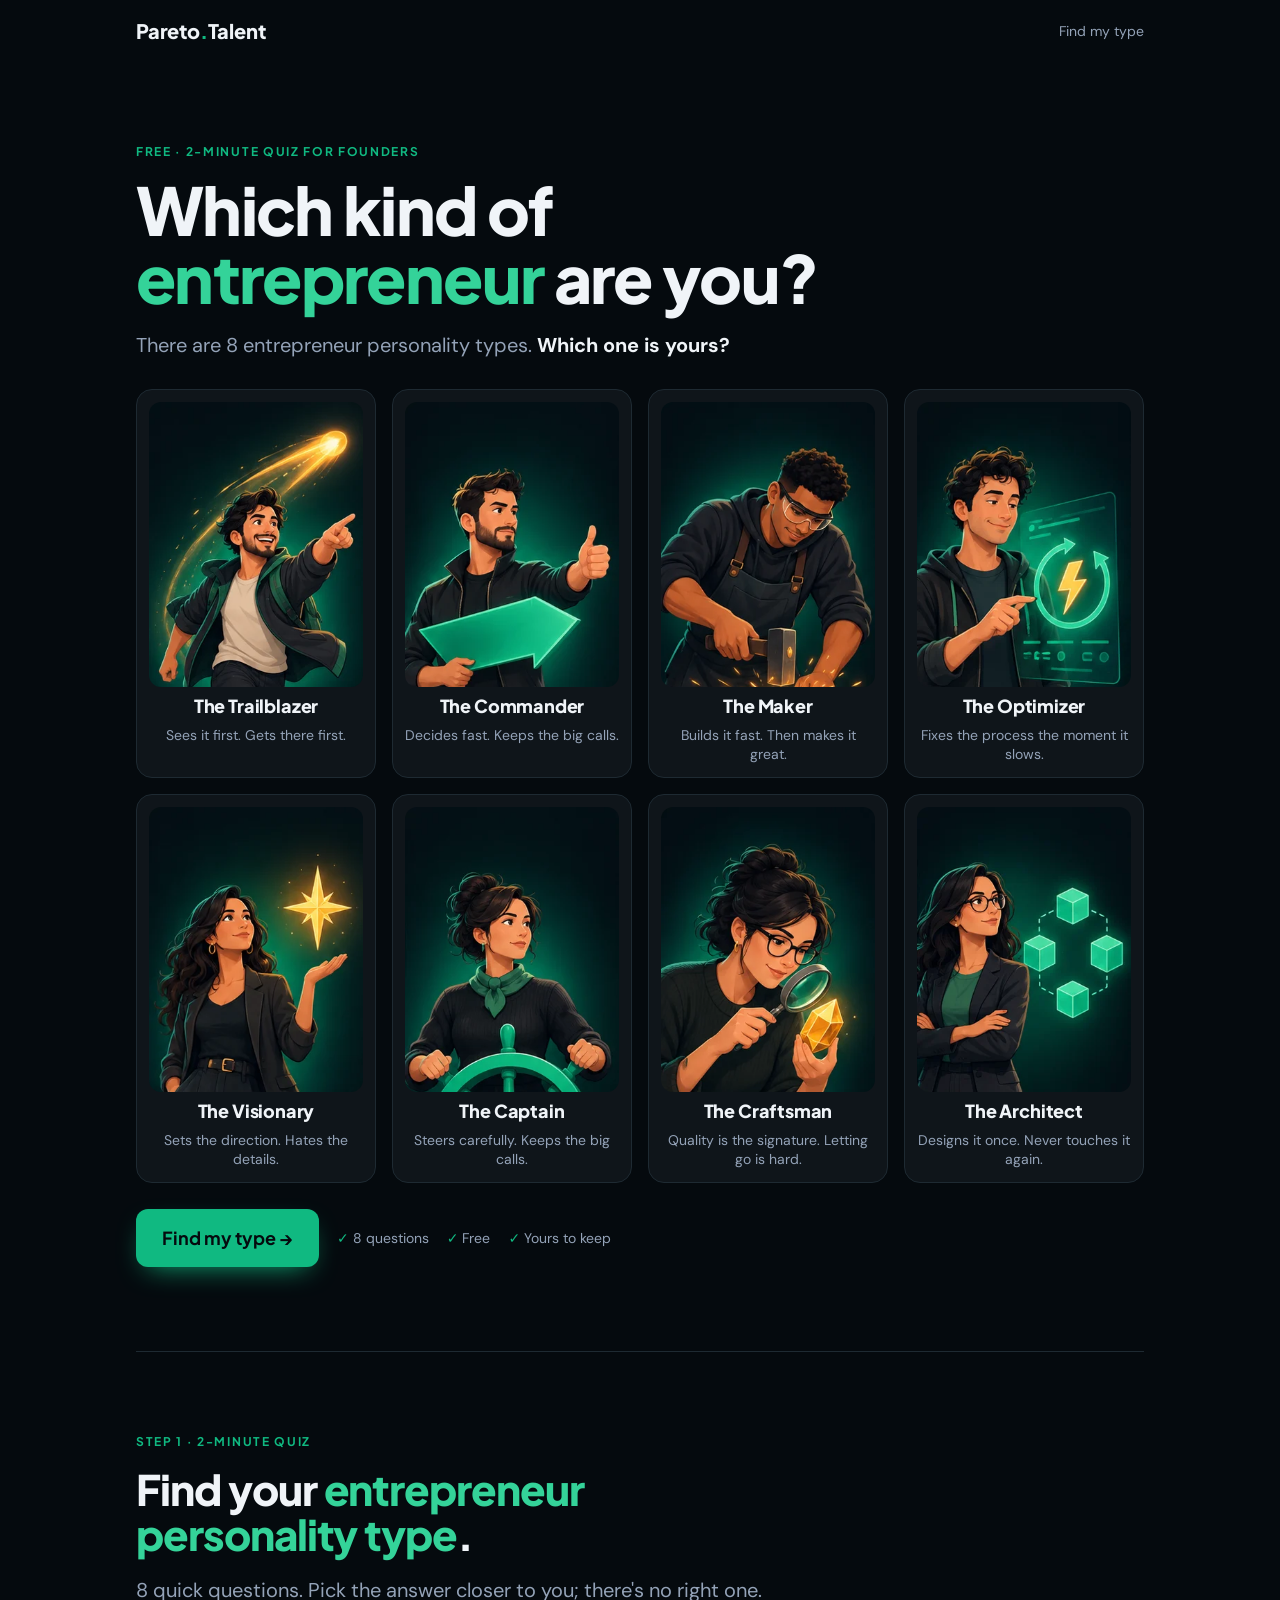
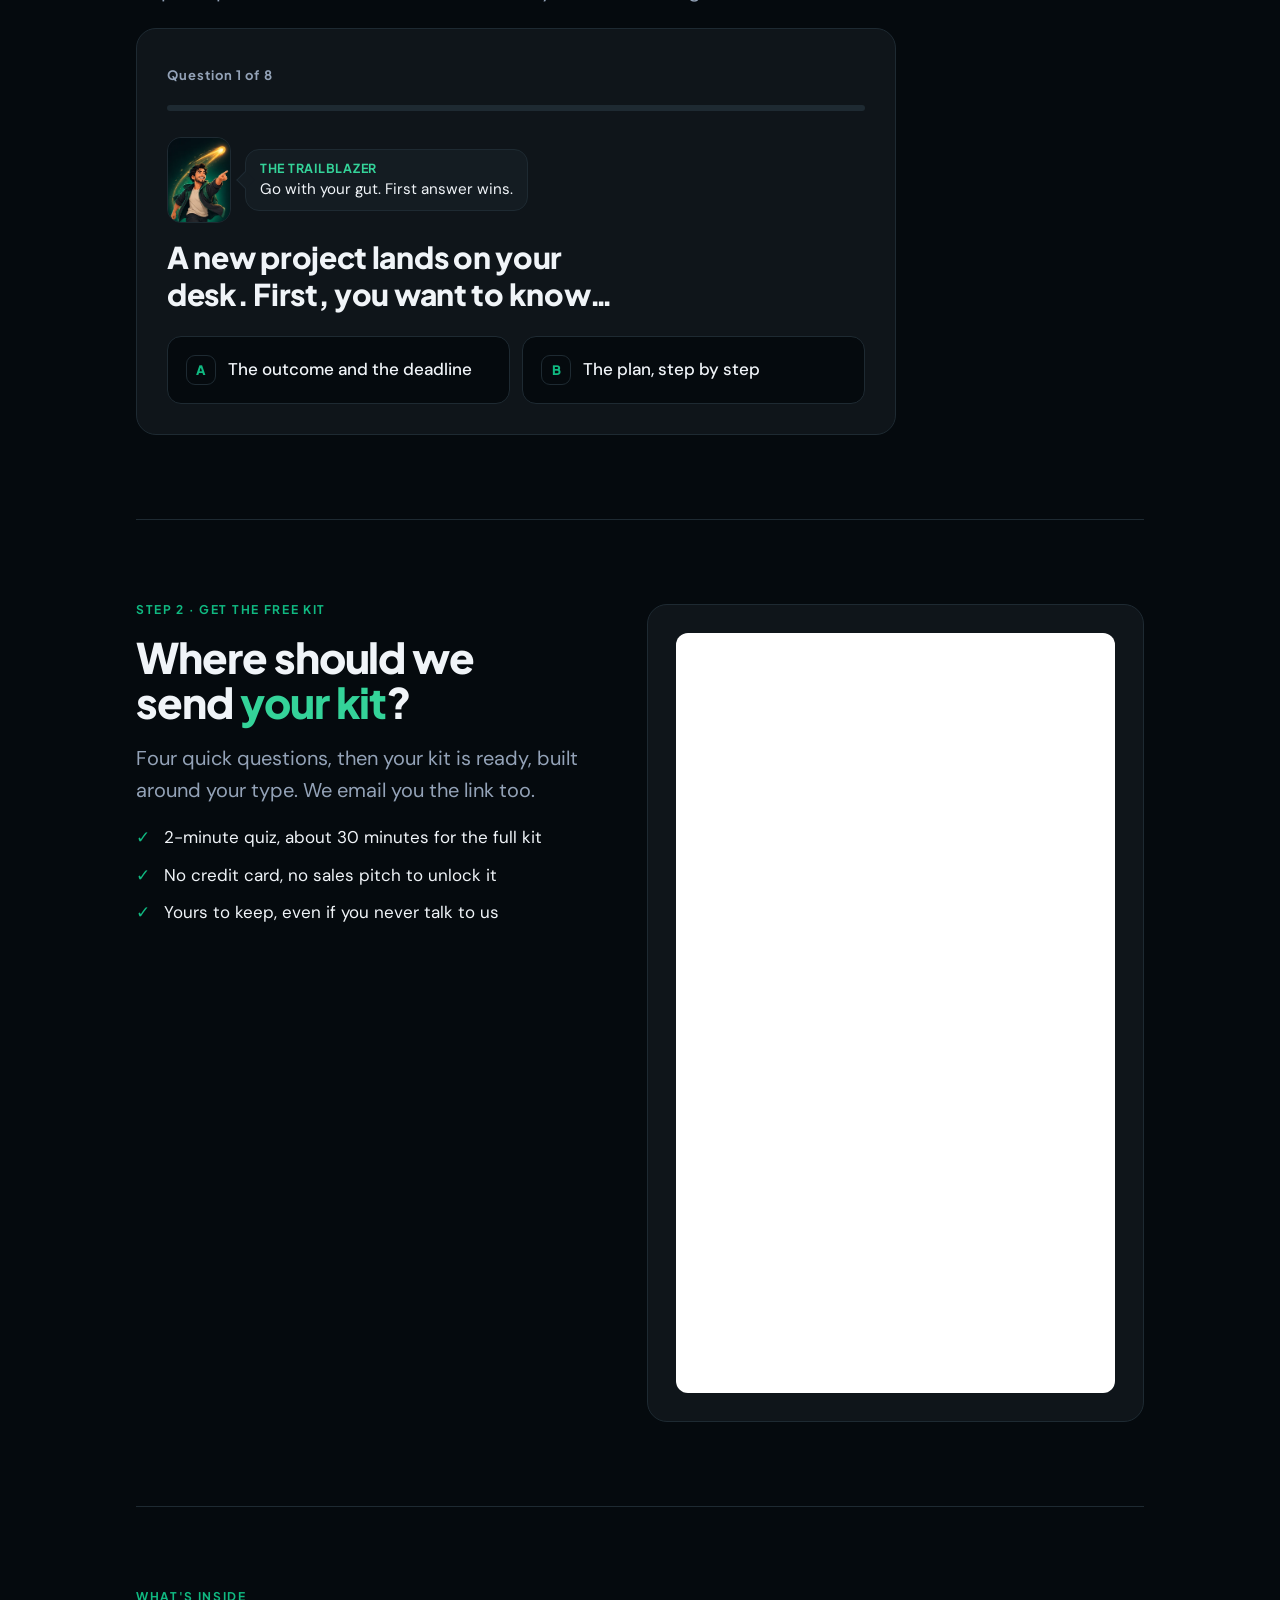
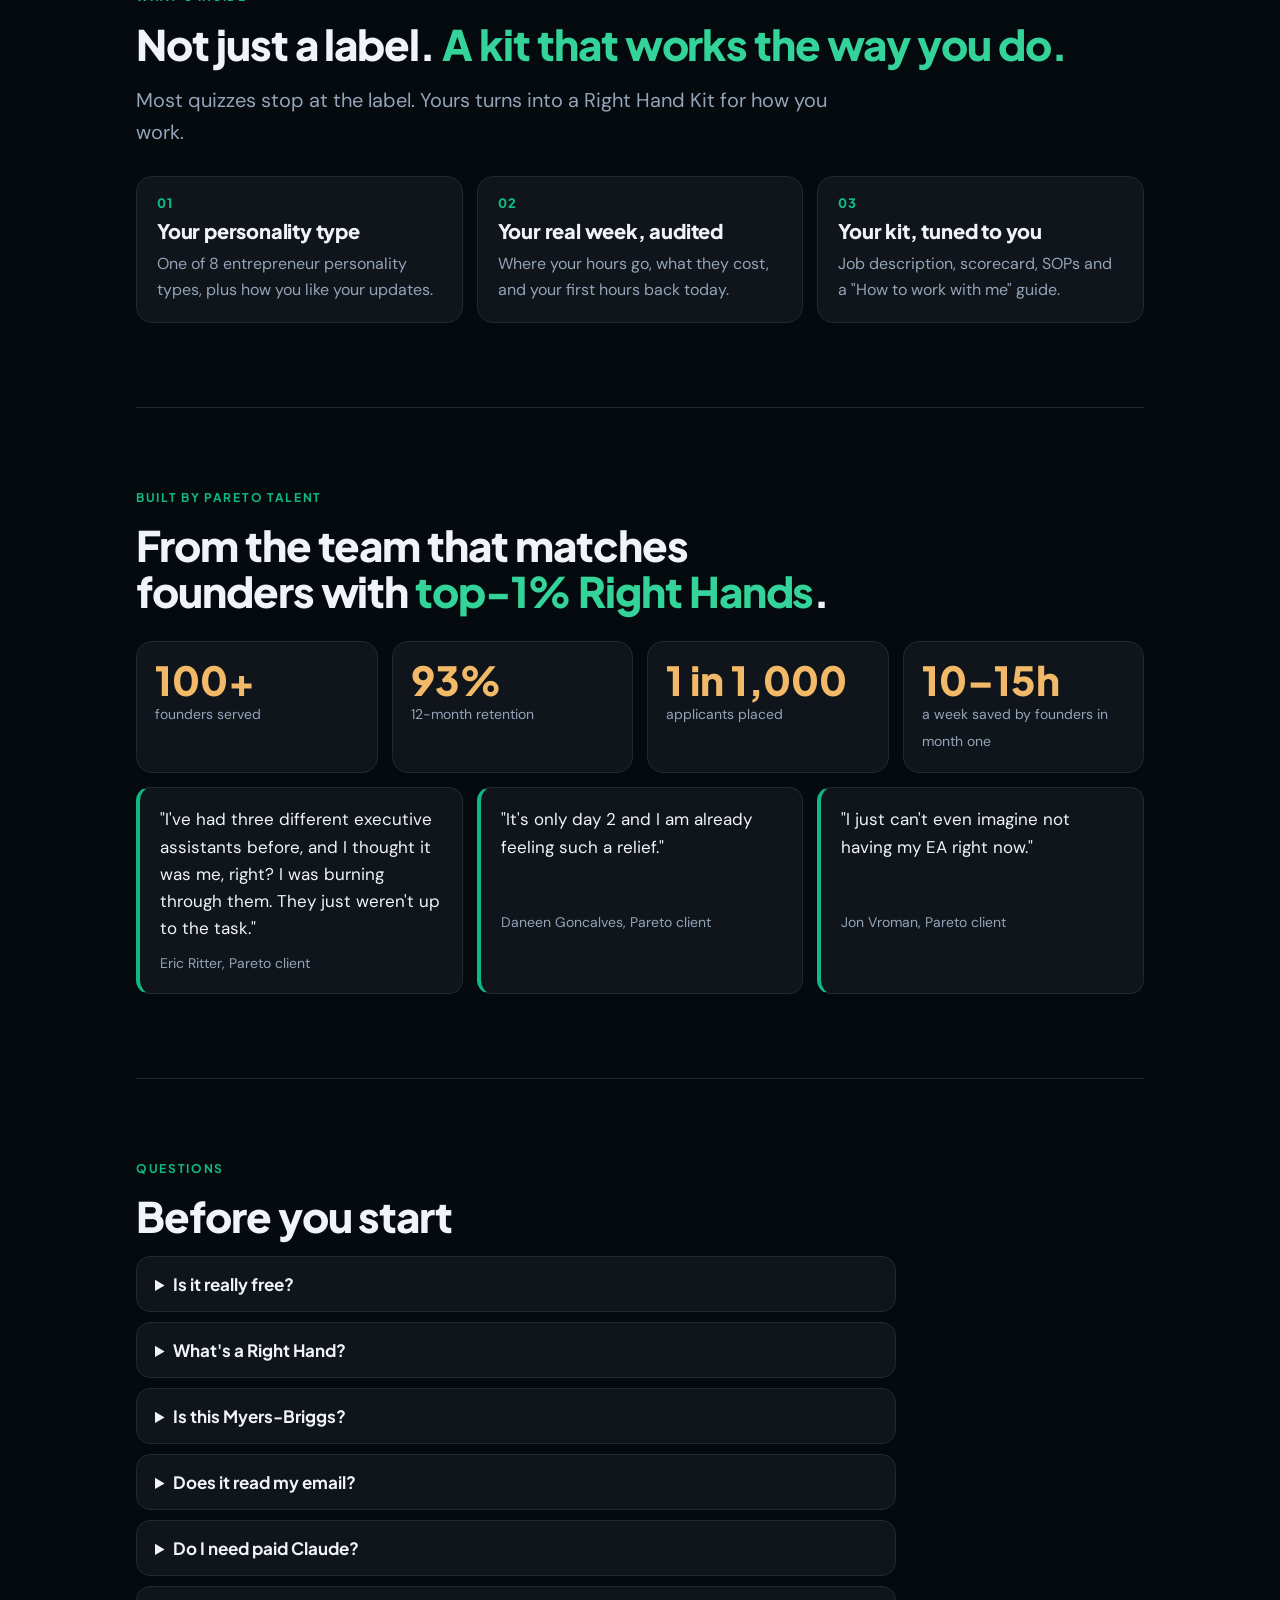
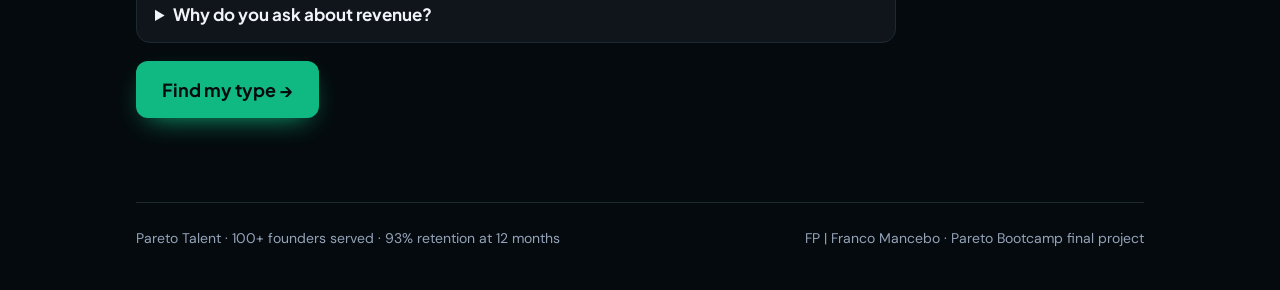
==== commit 51f2a463: "Rename Founder Personality Type to Entrepreneur Personality Type on all pages Co-Authored-By: Claude" ====
--- a/index.html
+++ b/index.html
@@ -4,8 +4,8 @@
 <meta charset="utf-8">
 <meta name="viewport" content="width=device-width, initial-scale=1, viewport-fit=cover">
 <meta name="robots" content="noindex, nofollow">
-<title>Founder Personality Type + Right Hand Kit · Pareto Talent</title>
-<meta name="description" content="Find your founder personality type in 8 quick questions, then get a free Claude skill that audits your real inbox and calendar and writes a Right Hand Kit tuned to how you work.">
+<title>Entrepreneur Personality Type + Right Hand Kit · Pareto Talent</title>
+<meta name="description" content="Find your entrepreneur personality type in 8 quick questions, then get a free Claude skill that audits your real inbox and calendar and writes a Right Hand Kit tuned to how you work.">
 <link rel="preconnect" href="https://fonts.googleapis.com">
 <link rel="preconnect" href="https://fonts.gstatic.com" crossorigin>
 <link rel="stylesheet" href="https://fonts.googleapis.com/css2?family=Plus+Jakarta+Sans:wght@600;700;800&family=DM+Sans:wght@400;500;600&display=swap">
@@ -41,8 +41,8 @@
   <section class="hero hero-types" aria-labelledby="h1">
     <div class="stack">
       <div class="eyebrow">Free · 2-minute quiz for founders</div>
-      <h1 id="h1">Which kind of <em>founder</em> are you?</h1>
-      <p class="lead">There are 8 founder personality types. <strong style="color:var(--ink)">Which one is yours?</strong></p>
+      <h1 id="h1">Which kind of <em>entrepreneur</em> are you?</h1>
+      <p class="lead">There are 8 entrepreneur personality types. <strong style="color:var(--ink)">Which one is yours?</strong></p>
     </div>
     <div class="types">
       <div class="type"><img src="assets/characters/trailblazer.webp" alt="" width="309" height="621"><h3>The Trailblazer</h3><p>Sees it first. Gets there first.</p></div>
@@ -63,7 +63,7 @@
   <section id="quiz-sec" aria-labelledby="quiz">
     <div class="stack" style="max-width:760px">
       <div class="eyebrow">Step 1 · 2-minute quiz</div>
-      <h2 id="quiz">Find your <em>founder personality type</em>.</h2>
+      <h2 id="quiz">Find your <em>entrepreneur personality type</em>.</h2>
       <p class="lead">8 quick questions. Pick the answer closer to you; there's no right one.</p>
     </div>
     <div class="quiz" id="qform" aria-live="polite">
@@ -75,7 +75,7 @@
       <div class="rhead">
         <img id="r-img" src="" alt="" width="309" height="621">
         <div class="stack" style="gap:8px">
-          <div class="eyebrow">Your Founder Personality Type</div>
+          <div class="eyebrow">Your Entrepreneur Personality Type</div>
           <h3 id="r-name"></h3>
         </div>
       </div>
@@ -115,7 +115,7 @@
       <p class="lead">Most quizzes stop at the label. Yours turns into a Right Hand Kit for how you work.</p>
     </div>
     <div class="grid3" style="margin-top:28px">
-      <div class="card"><span class="num">01</span><h3>Your personality type</h3><p>One of 8 founder personality types, plus how you like your updates.</p></div>
+      <div class="card"><span class="num">01</span><h3>Your personality type</h3><p>One of 8 entrepreneur personality types, plus how you like your updates.</p></div>
       <div class="card"><span class="num">02</span><h3>Your real week, audited</h3><p>Where your hours go, what they cost, and your first hours back today.</p></div>
       <div class="card"><span class="num">03</span><h3>Your kit, tuned to you</h3><p>Job description, scorecard, SOPs and a "How to work with me" guide.</p></div>
     </div>
--- a/assets/site.css
+++ b/assets/site.css
@@ -68,3 +68,10 @@
 .steps li::before{content:counter(s);position:absolute;left:18px;top:14px;width:30px;height:30px;border-radius:50%;background:var(--accent);color:var(--accent-ink);display:grid;place-items:center;font:800 15px/1 var(--display)}
 .note{font-size:14px;color:var(--muted)}
 footer{border-top:1px solid var(--line);padding-block:24px 40px;font-size:14px;color:var(--muted);display:flex;flex-wrap:wrap;gap:8px 20px;justify-content:space-between}
+
+/* Quiz slide hosts (assets/fptype.js) */
+.host{display:flex;align-items:center;gap:14px;margin-bottom:16px}
+.host img{width:64px;height:auto;aspect-ratio:3/4;object-fit:cover;object-position:top;border-radius:14px;border:1px solid var(--line);background:var(--surface-2);flex:none}
+.host .bubble{position:relative;background:var(--surface-2);border:1px solid var(--line);border-radius:14px;padding:10px 14px;font-size:.95rem;color:var(--ink);line-height:1.4}
+.host .bubble::before{content:"";position:absolute;left:-7px;top:50%;width:12px;height:12px;background:inherit;border-left:1px solid var(--line);border-bottom:1px solid var(--line);transform:translateY(-50%) rotate(45deg)}
+.host .bubble b{display:block;font-family:var(--display);font-size:.78rem;letter-spacing:.06em;text-transform:uppercase;color:var(--mint);margin-bottom:2px}
--- a/assets/quiz.css
+++ b/assets/quiz.css
@@ -1,4 +1,4 @@
-/* Founder Personality Type quiz: shared by the landing and kit pages */
+/* Entrepreneur Personality Type quiz: shared by the landing and kit pages */
 .quiz{max-width:760px;margin-top:22px;background:var(--surface);border:1px solid var(--line);border-radius:20px;padding:clamp(18px,3vw,30px);overflow:hidden}
 .qtop{display:flex;justify-content:space-between;align-items:center;gap:12px;font:700 13px/1 var(--display);letter-spacing:.08em;color:var(--muted)}
 .qtop button{background:none;border:0;color:var(--mint);font:600 15px var(--body);cursor:pointer;padding:6px 0}
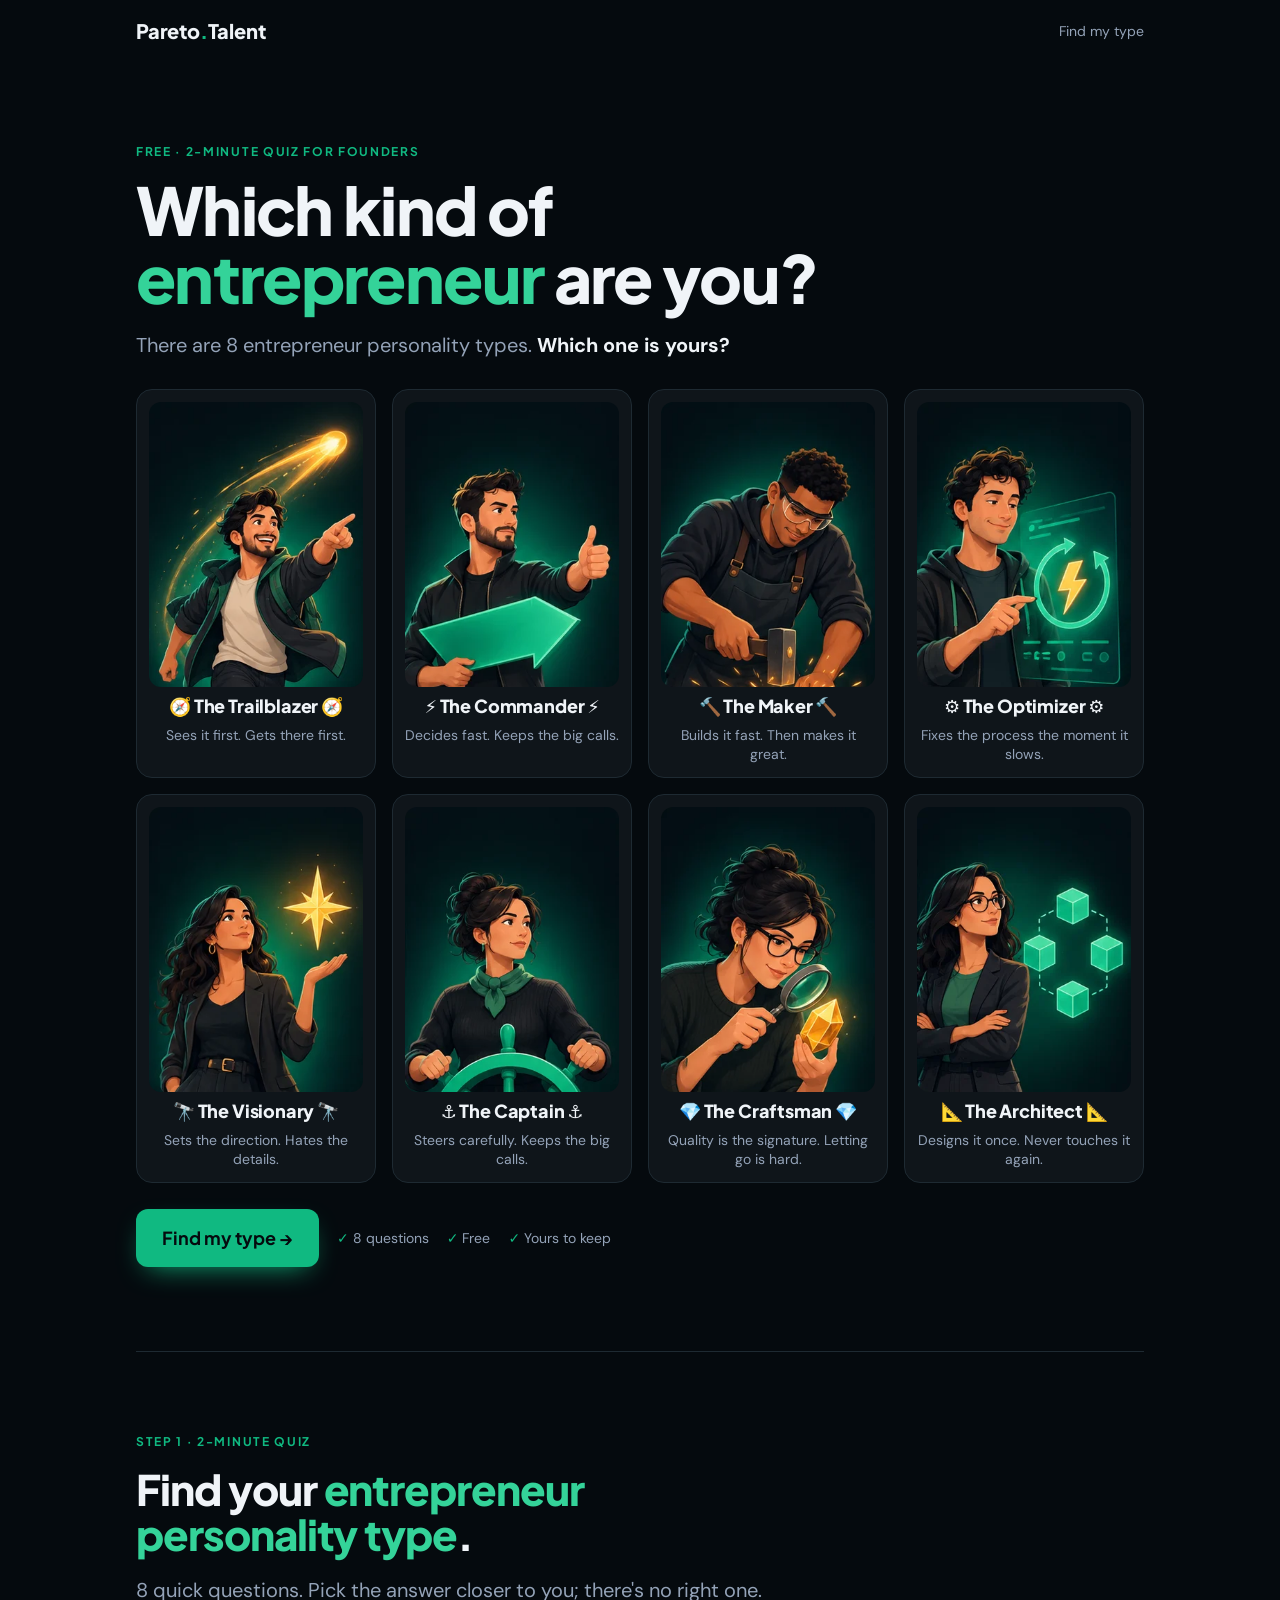
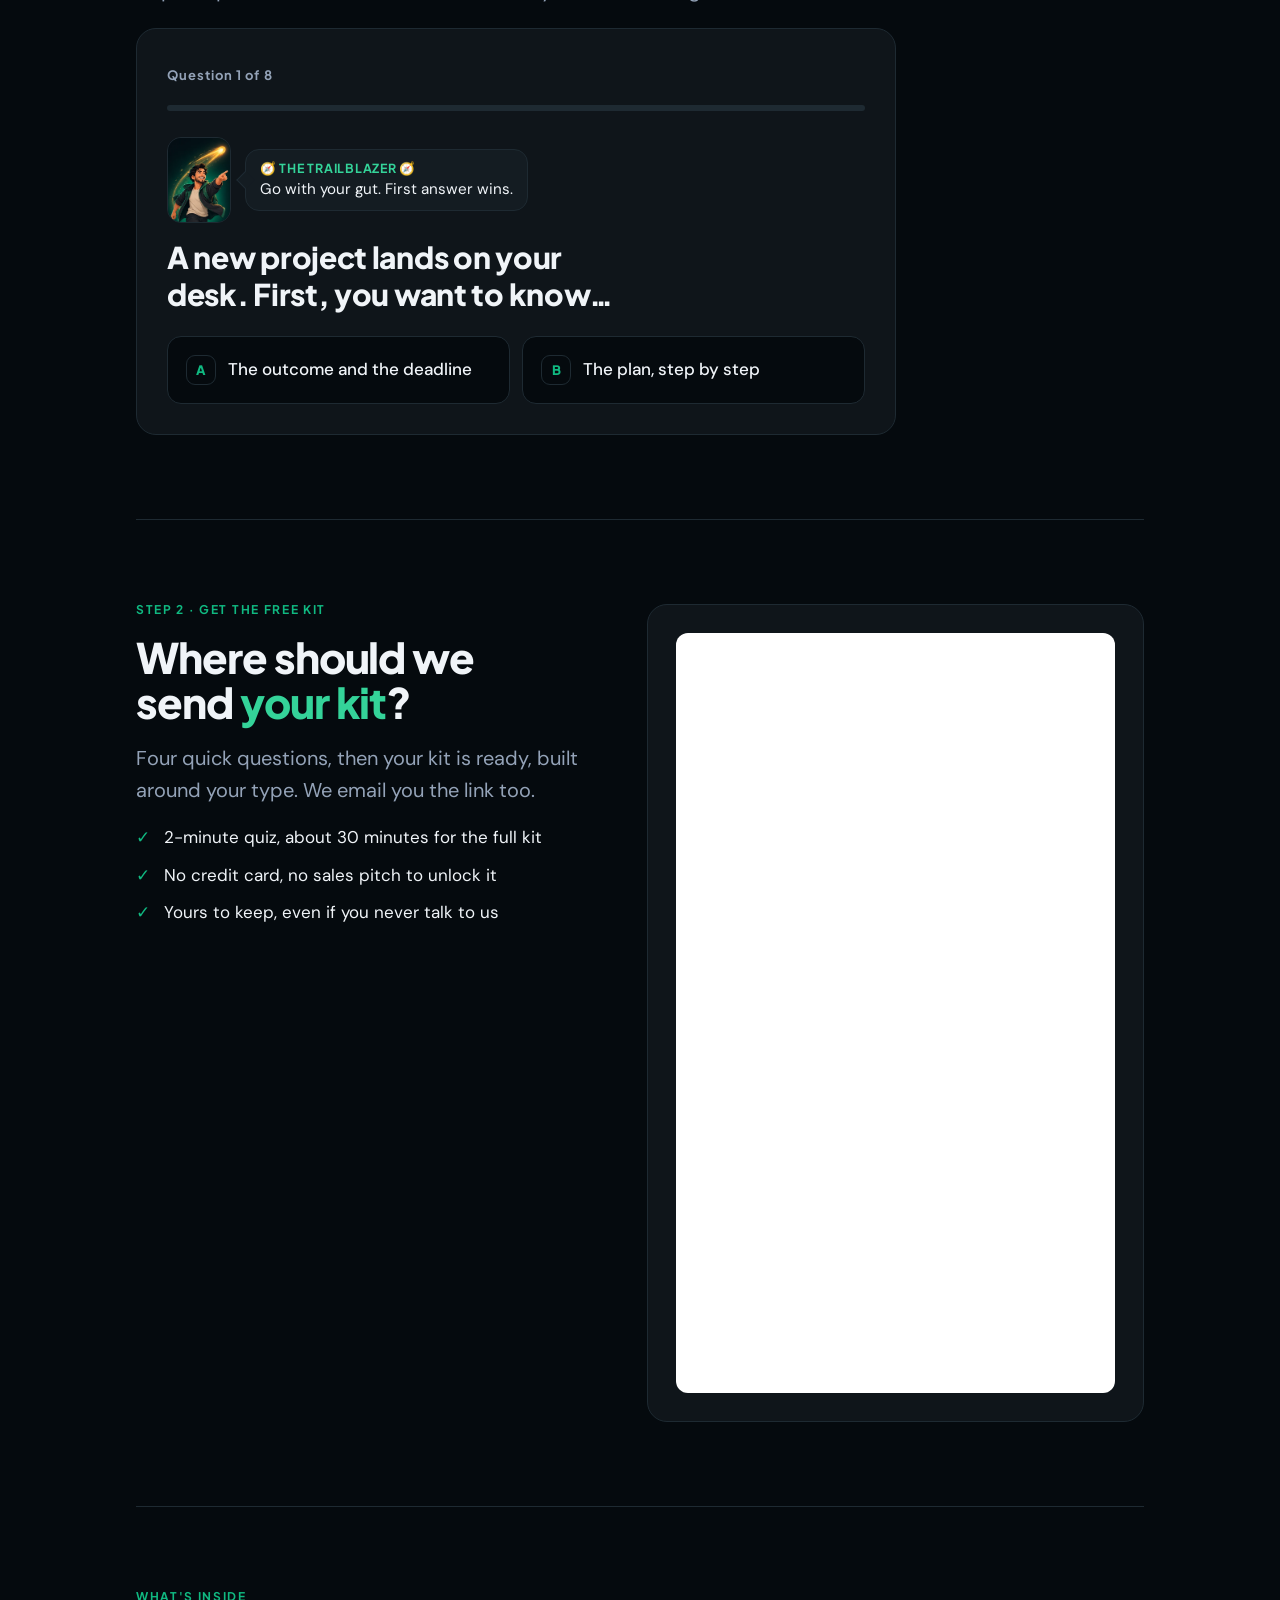
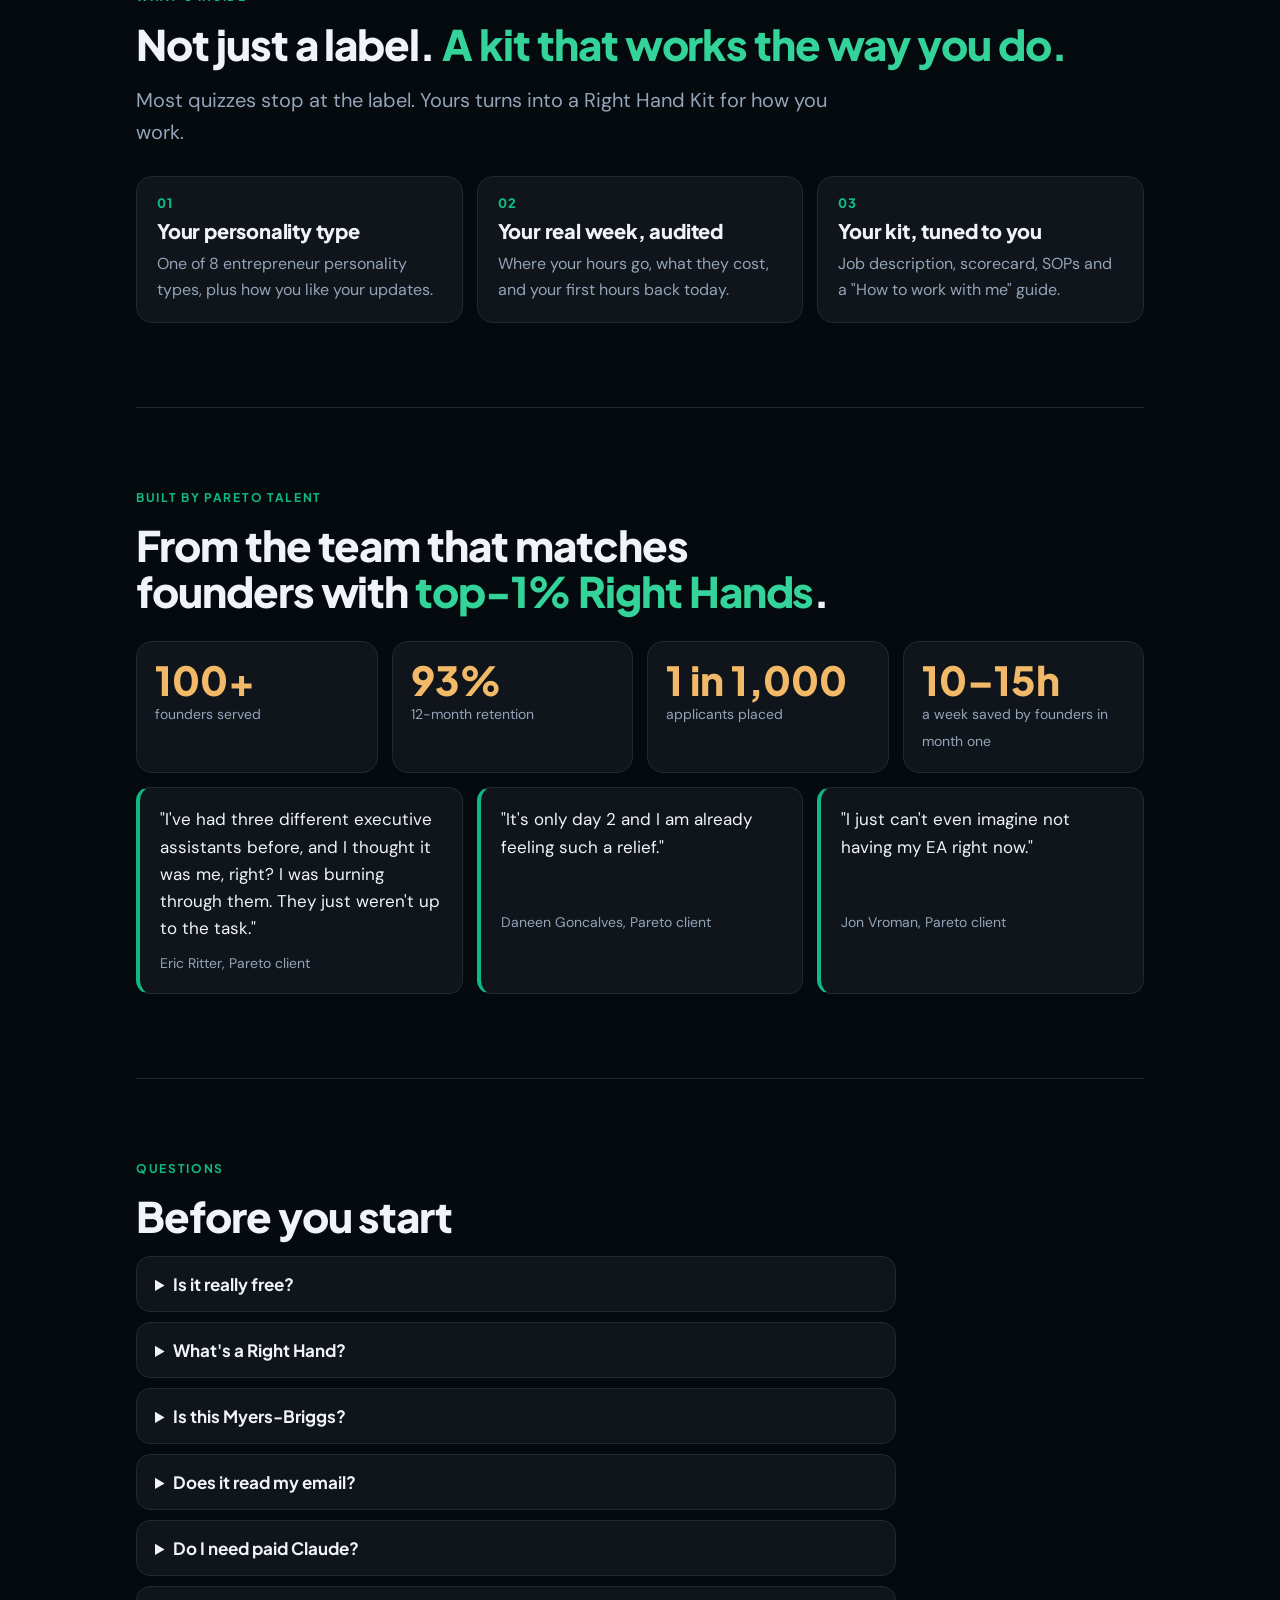
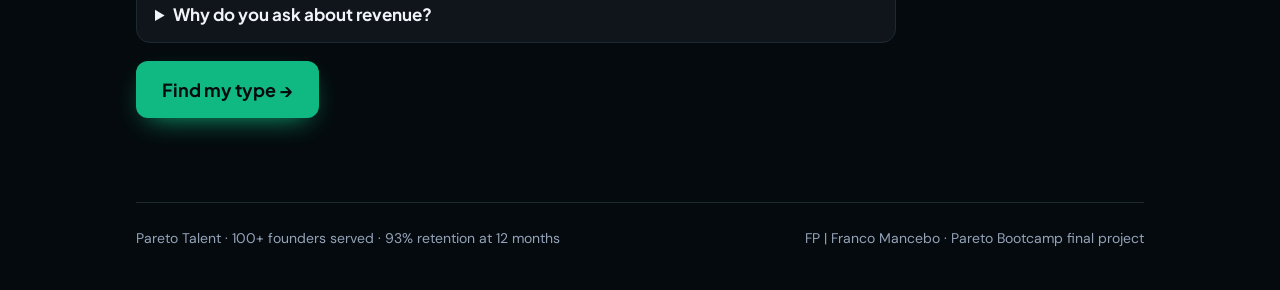
==== commit 082e86a5: "Types: emoji on both sides of each name, an object and a motto per type across pages and kits Co-Aut" ====
--- a/index.html
+++ b/index.html
@@ -45,14 +45,14 @@
       <p class="lead">There are 8 entrepreneur personality types. <strong style="color:var(--ink)">Which one is yours?</strong></p>
     </div>
     <div class="types">
-      <div class="type"><img src="assets/characters/trailblazer.webp" alt="" width="309" height="621"><h3>The Trailblazer</h3><p>Sees it first. Gets there first.</p></div>
-      <div class="type"><img src="assets/characters/commander.webp" alt="" width="309" height="621"><h3>The Commander</h3><p>Decides fast. Keeps the big calls.</p></div>
-      <div class="type"><img src="assets/characters/maker.webp" alt="" width="309" height="621"><h3>The Maker</h3><p>Builds it fast. Then makes it great.</p></div>
-      <div class="type"><img src="assets/characters/optimizer.webp" alt="" width="309" height="621"><h3>The Optimizer</h3><p>Fixes the process the moment it slows.</p></div>
-      <div class="type"><img src="assets/characters/visionary.webp" alt="" width="309" height="621"><h3>The Visionary</h3><p>Sets the direction. Hates the details.</p></div>
-      <div class="type"><img src="assets/characters/captain.webp" alt="" width="309" height="621"><h3>The Captain</h3><p>Steers carefully. Keeps the big calls.</p></div>
-      <div class="type"><img src="assets/characters/craftsman.webp" alt="" width="309" height="621"><h3>The Craftsman</h3><p>Quality is the signature. Letting go is hard.</p></div>
-      <div class="type"><img src="assets/characters/architect.webp" alt="" width="309" height="621"><h3>The Architect</h3><p>Designs it once. Never touches it again.</p></div>
+      <div class="type"><img src="assets/characters/trailblazer.webp" alt="" width="309" height="621"><h3>🧭 The Trailblazer 🧭</h3><p>Sees it first. Gets there first.</p></div>
+      <div class="type"><img src="assets/characters/commander.webp" alt="" width="309" height="621"><h3>⚡ The Commander ⚡</h3><p>Decides fast. Keeps the big calls.</p></div>
+      <div class="type"><img src="assets/characters/maker.webp" alt="" width="309" height="621"><h3>🔨 The Maker 🔨</h3><p>Builds it fast. Then makes it great.</p></div>
+      <div class="type"><img src="assets/characters/optimizer.webp" alt="" width="309" height="621"><h3>⚙️ The Optimizer ⚙️</h3><p>Fixes the process the moment it slows.</p></div>
+      <div class="type"><img src="assets/characters/visionary.webp" alt="" width="309" height="621"><h3>🔭 The Visionary 🔭</h3><p>Sets the direction. Hates the details.</p></div>
+      <div class="type"><img src="assets/characters/captain.webp" alt="" width="309" height="621"><h3>⚓ The Captain ⚓</h3><p>Steers carefully. Keeps the big calls.</p></div>
+      <div class="type"><img src="assets/characters/craftsman.webp" alt="" width="309" height="621"><h3>💎 The Craftsman 💎</h3><p>Quality is the signature. Letting go is hard.</p></div>
+      <div class="type"><img src="assets/characters/architect.webp" alt="" width="309" height="621"><h3>📐 The Architect 📐</h3><p>Designs it once. Never touches it again.</p></div>
     </div>
     <div class="cta-row">
       <a class="btn" href="#quiz">Find my type →</a>
@@ -77,6 +77,7 @@
         <div class="stack" style="gap:8px">
           <div class="eyebrow">Your Entrepreneur Personality Type</div>
           <h3 id="r-name"></h3>
+          <p id="r-motto" class="motto"></p>
         </div>
       </div>
       <div class="chips" id="r-chips"></div>
@@ -171,7 +172,8 @@
   FPType.getStyles("kit/styles.json").then(function(S){
     function show(r, scroll){
       var d = FPType.describe(S, r);
-      $("r-name").textContent = d.name;
+      $("r-name").textContent = d.title;
+      $("r-motto").textContent = d.motto;
       $("r-img").src = "assets/characters/" + d.id + ".webp";
       $("r-img").alt = d.name + " character";
       $("r-chips").innerHTML = d.chips.map(function(c){ return "<span>" + esc(c) + "</span>"; }).join("");
--- a/assets/site.css
+++ b/assets/site.css
@@ -75,3 +75,4 @@
 .host .bubble{position:relative;background:var(--surface-2);border:1px solid var(--line);border-radius:14px;padding:10px 14px;font-size:.95rem;color:var(--ink);line-height:1.4}
 .host .bubble::before{content:"";position:absolute;left:-7px;top:50%;width:12px;height:12px;background:inherit;border-left:1px solid var(--line);border-bottom:1px solid var(--line);transform:translateY(-50%) rotate(45deg)}
 .host .bubble b{display:block;font-family:var(--display);font-size:.78rem;letter-spacing:.06em;text-transform:uppercase;color:var(--mint);margin-bottom:2px}
+.motto{margin:0;font-style:italic;color:var(--amber);font-size:1.05rem}
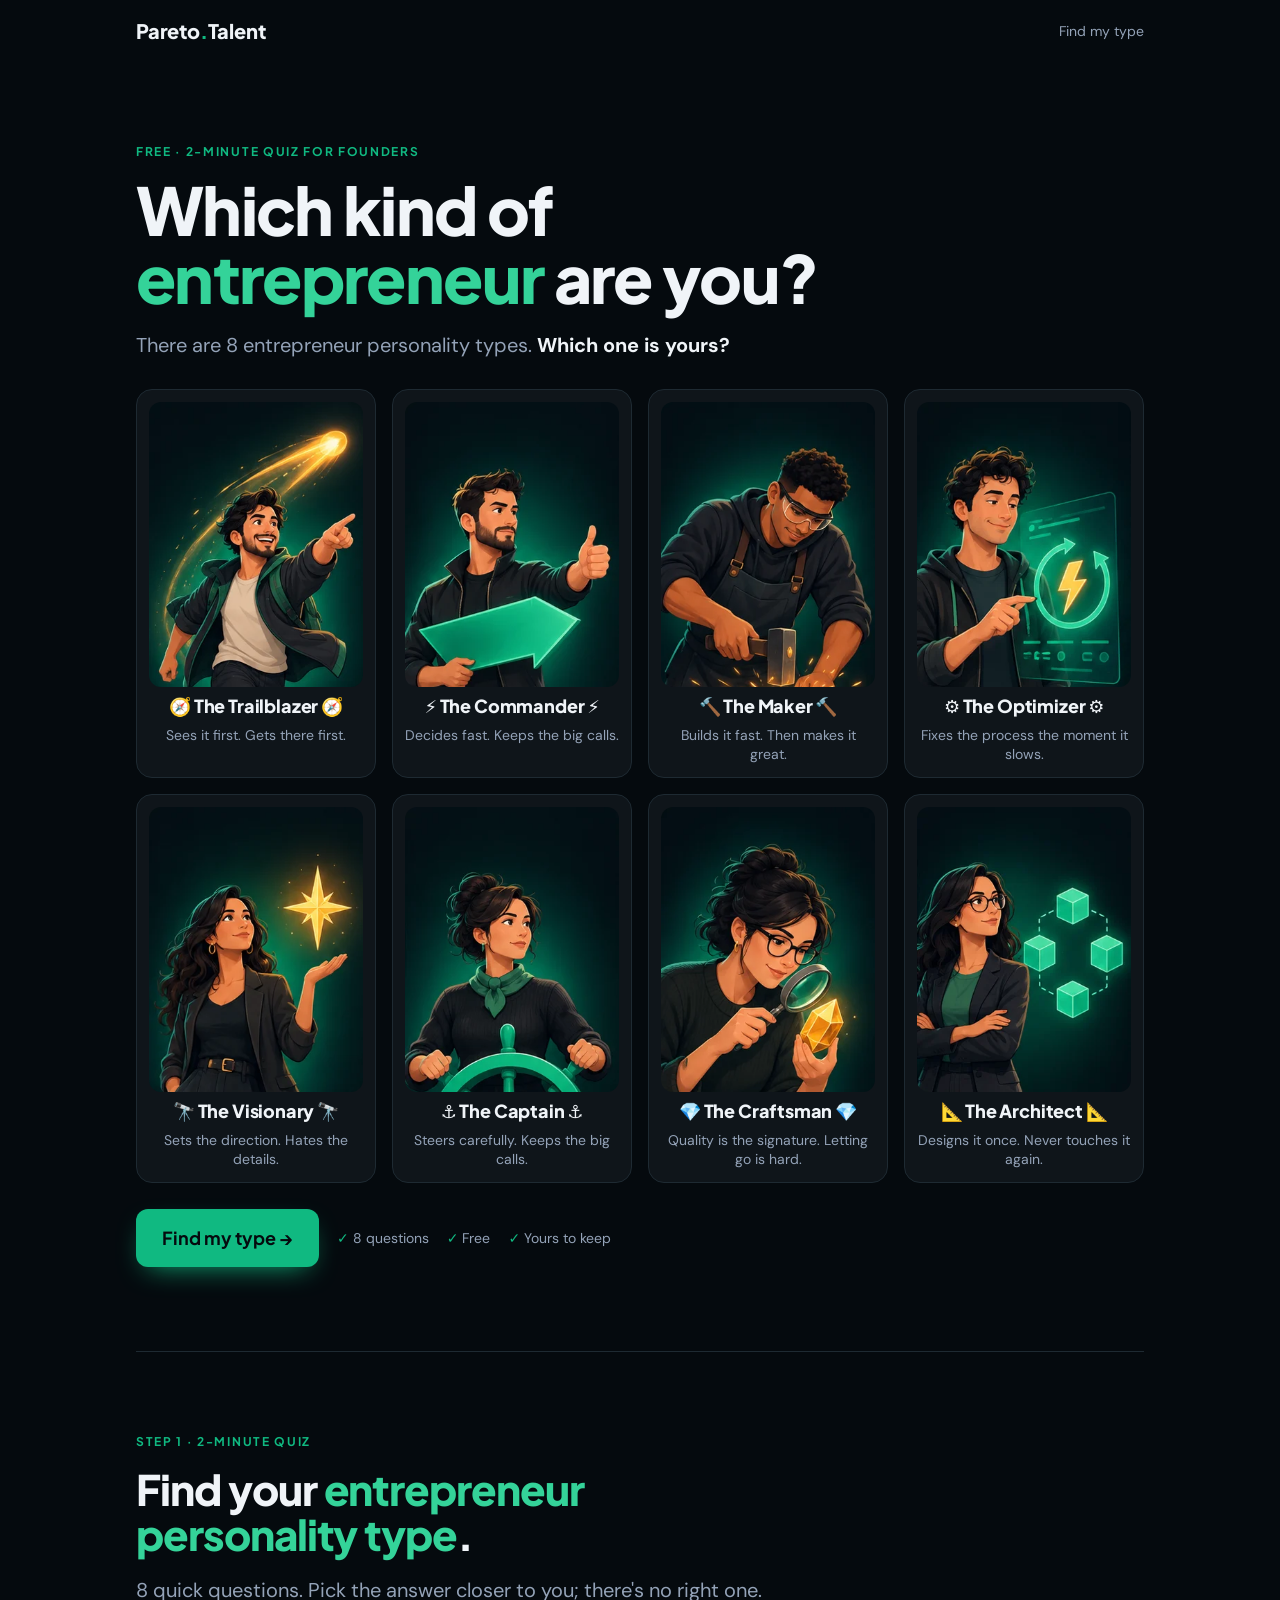
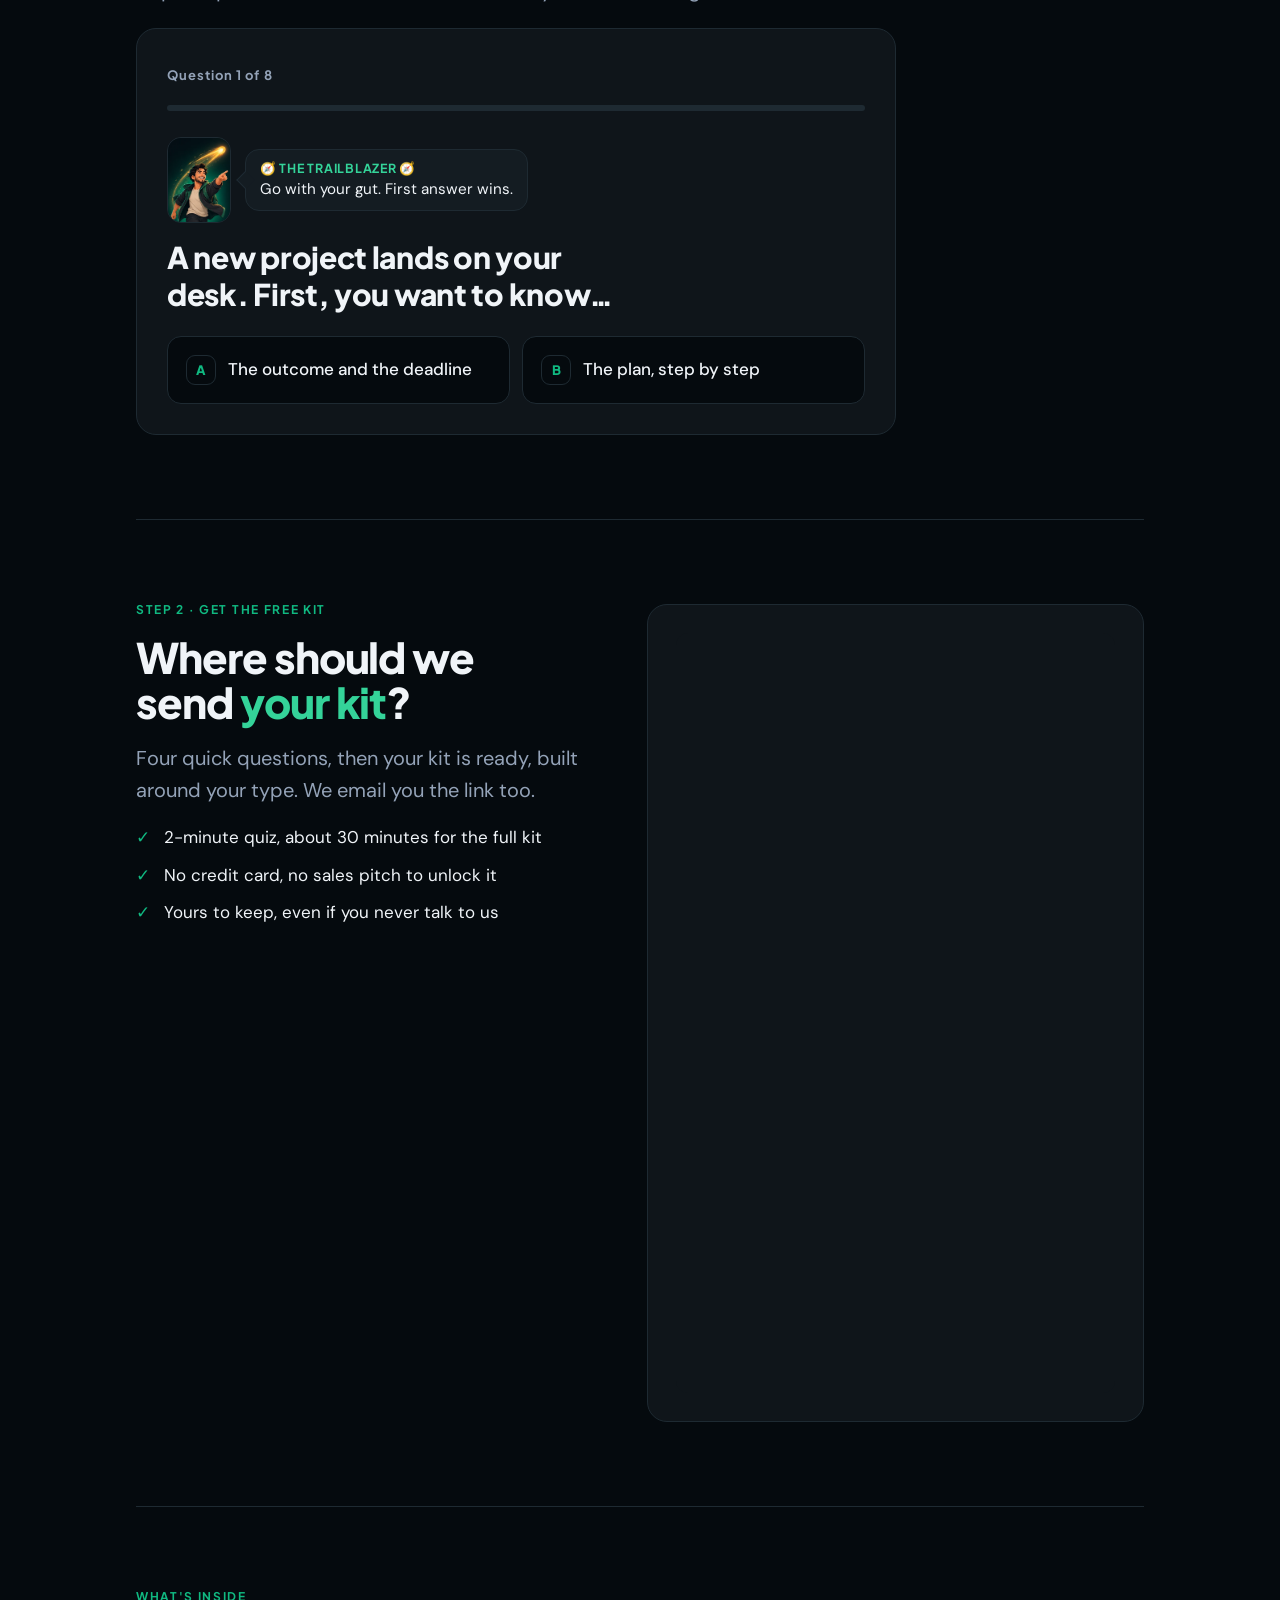
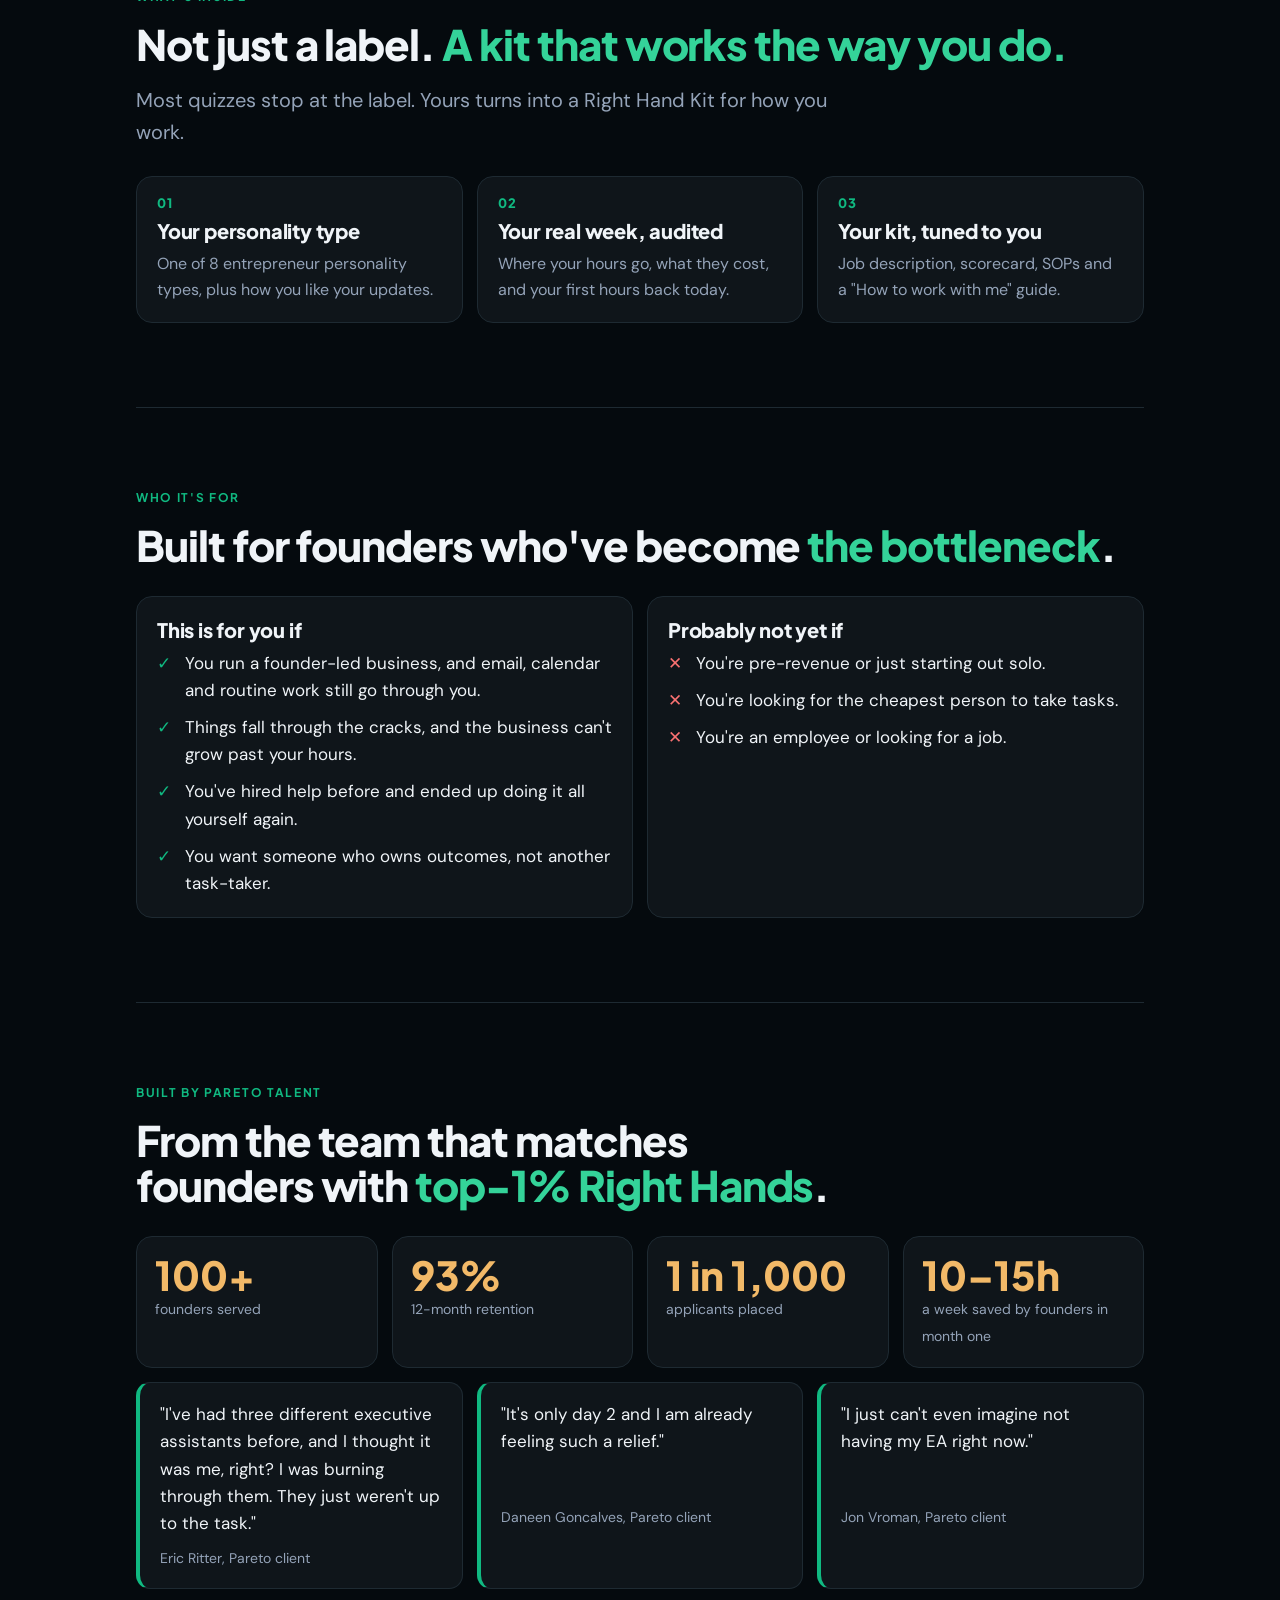
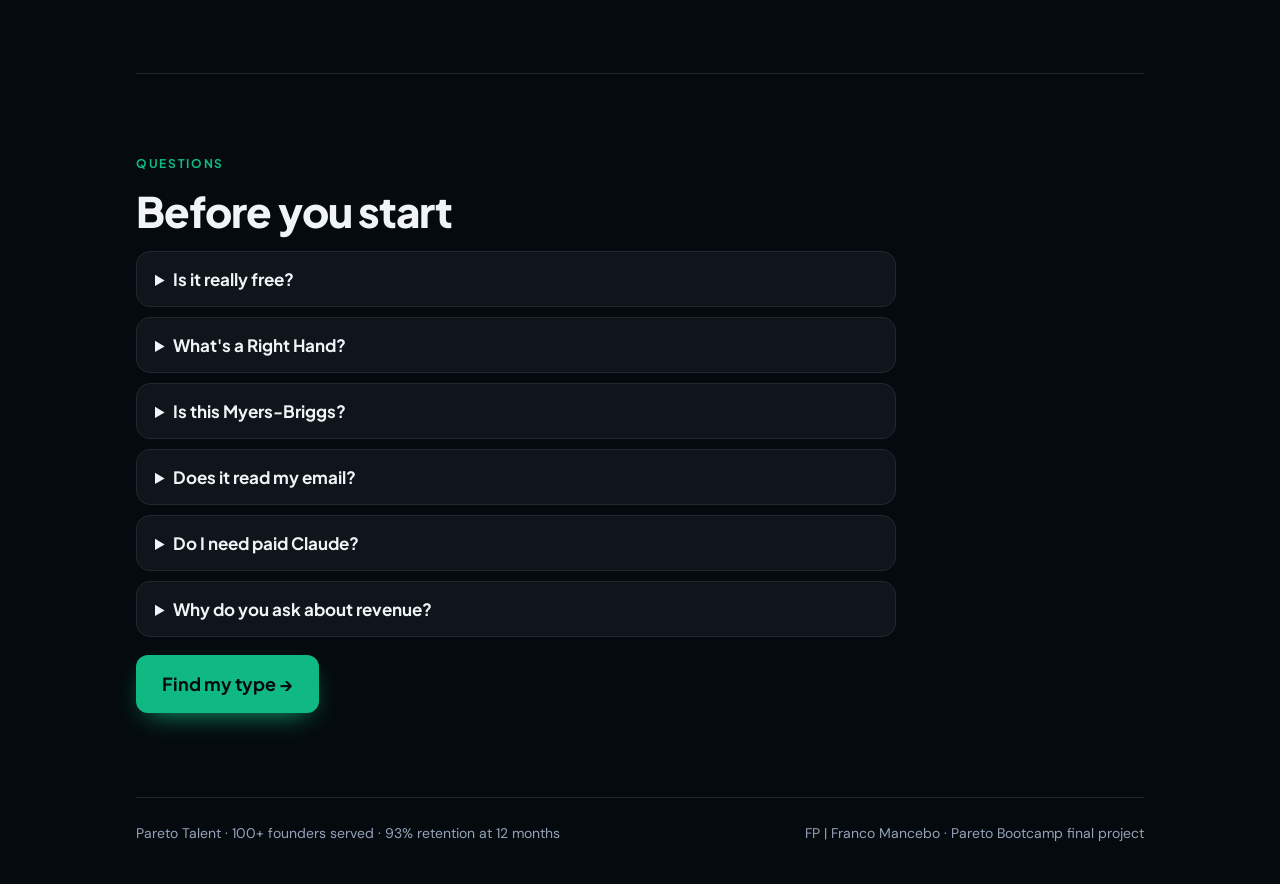
==== commit d3231012: "Landing page: add the Who it's for section the brief requires Co-Authored-By: Claude Opus 5.5 <norep" ====
--- a/index.html
+++ b/index.html
@@ -119,6 +119,30 @@
       <div class="card"><span class="num">01</span><h3>Your personality type</h3><p>One of 8 entrepreneur personality types, plus how you like your updates.</p></div>
       <div class="card"><span class="num">02</span><h3>Your real week, audited</h3><p>Where your hours go, what they cost, and your first hours back today.</p></div>
       <div class="card"><span class="num">03</span><h3>Your kit, tuned to you</h3><p>Job description, scorecard, SOPs and a "How to work with me" guide.</p></div>
+    </div>
+  </section>
+
+  <section aria-labelledby="who">
+    <div class="stack">
+      <div class="eyebrow">Who it's for</div>
+      <h2 id="who">Built for founders who've become <em>the bottleneck</em>.</h2>
+    </div>
+    <div class="grid2" style="margin-top:28px">
+      <div class="card"><h3>This is for you if</h3>
+        <ul class="fit">
+          <li>You run a founder-led business, and email, calendar and routine work still go through you.</li>
+          <li>Things fall through the cracks, and the business can't grow past your hours.</li>
+          <li>You've hired help before and ended up doing it all yourself again.</li>
+          <li>You want someone who owns outcomes, not another task-taker.</li>
+        </ul>
+      </div>
+      <div class="card"><h3>Probably not yet if</h3>
+        <ul class="fit no">
+          <li>You're pre-revenue or just starting out solo.</li>
+          <li>You're looking for the cheapest person to take tasks.</li>
+          <li>You're an employee or looking for a job.</li>
+        </ul>
+      </div>
     </div>
   </section>
 
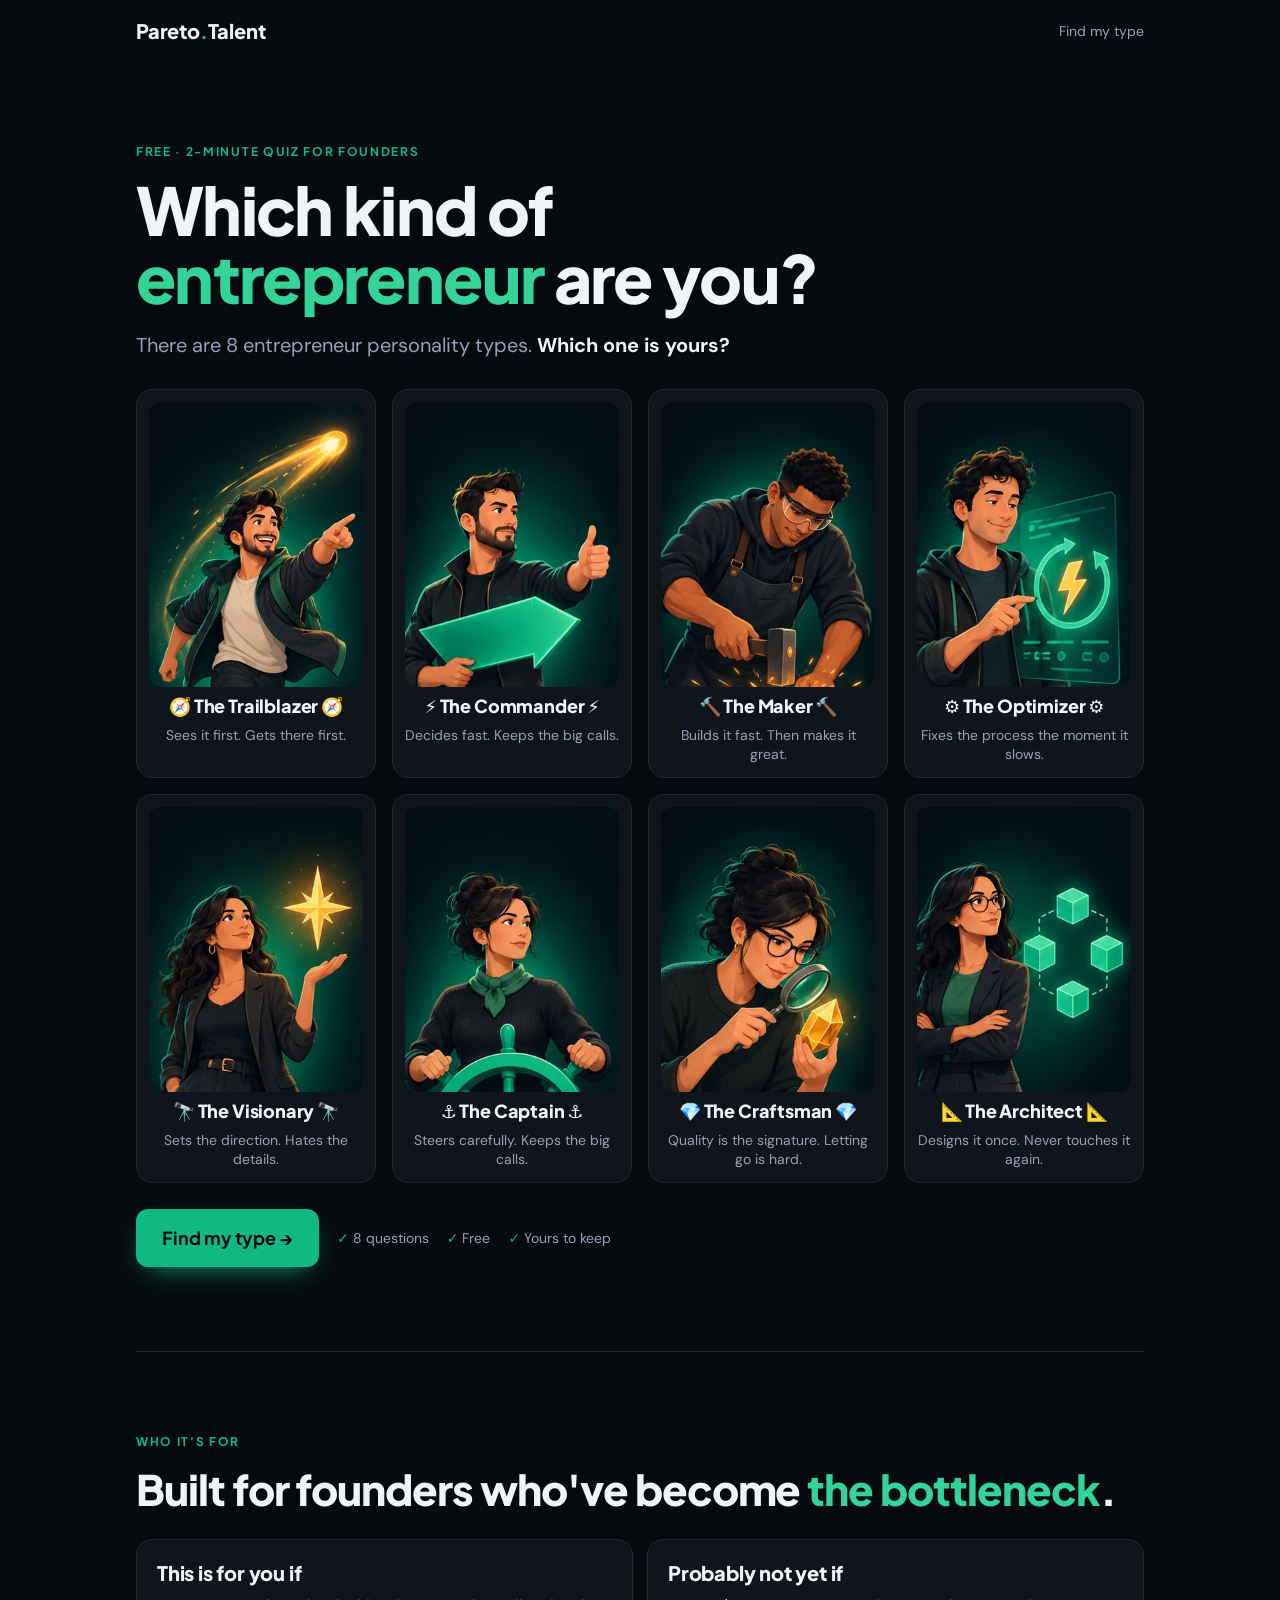
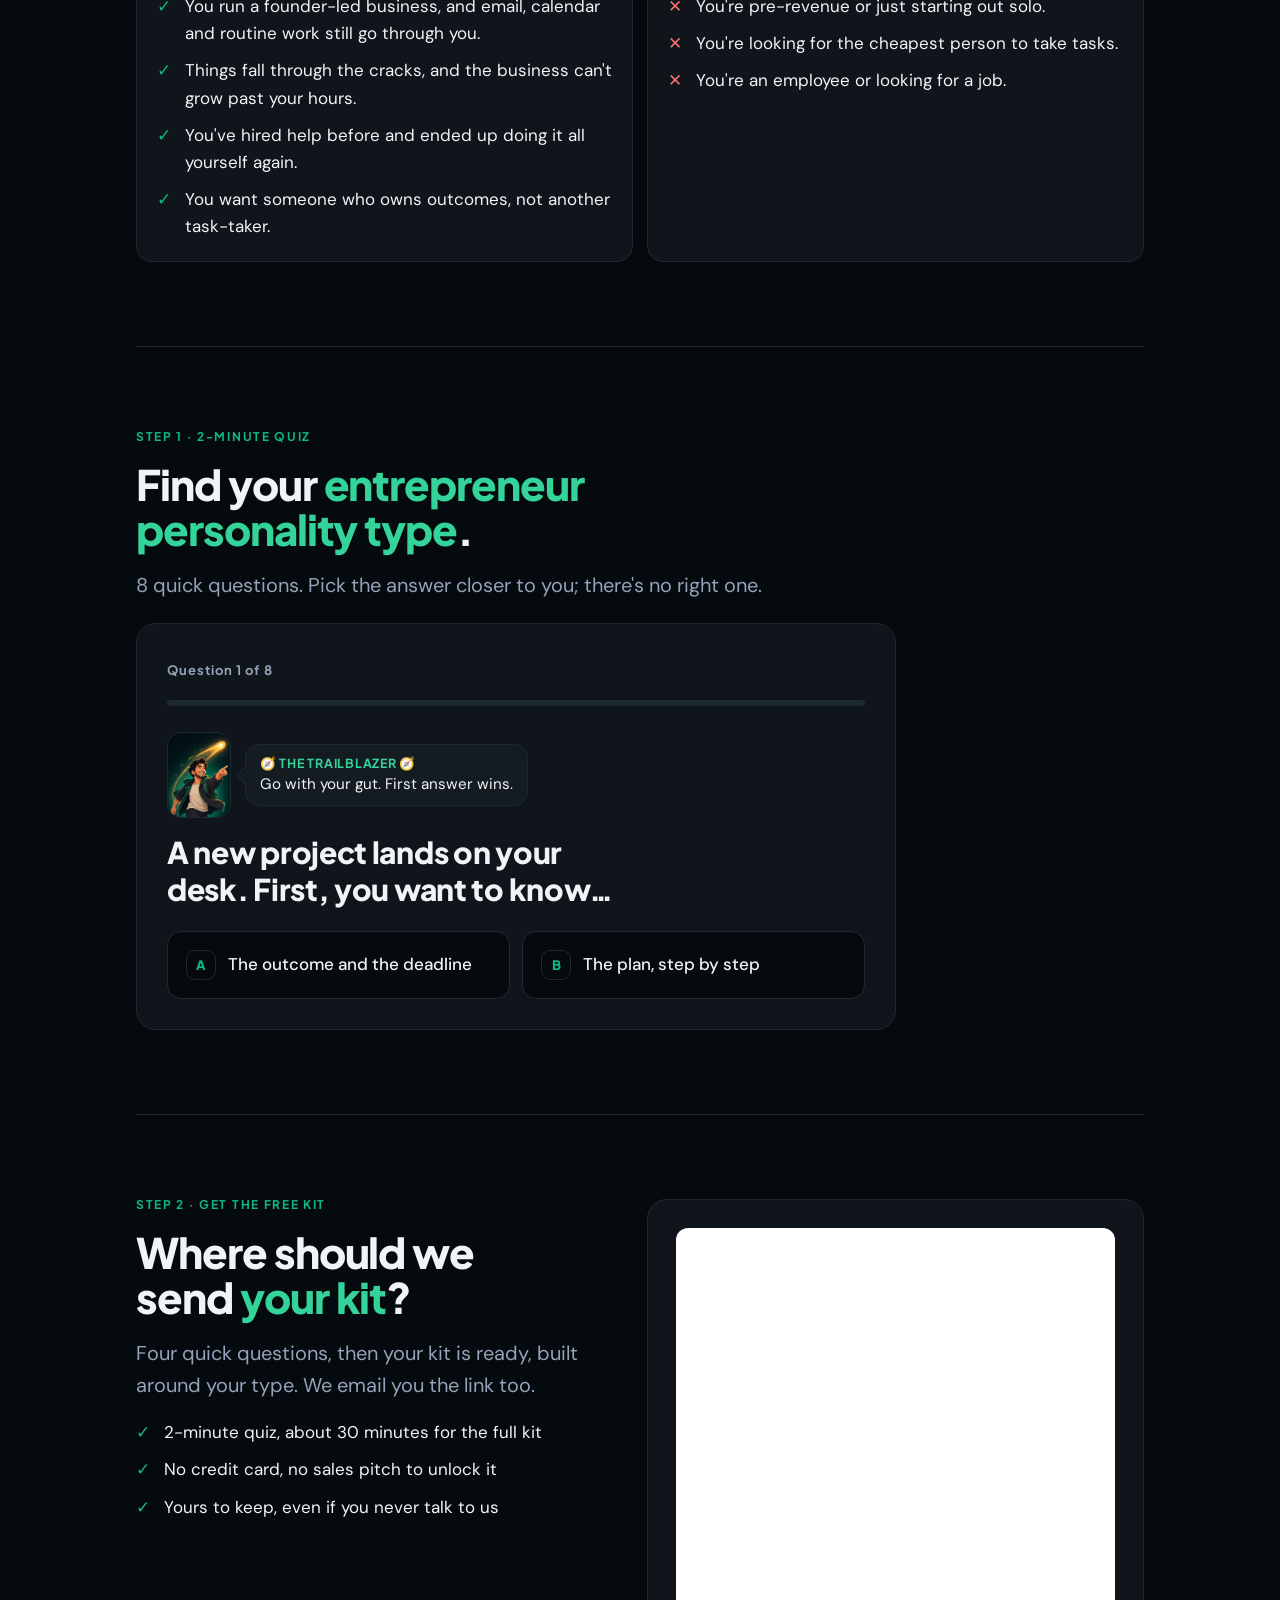
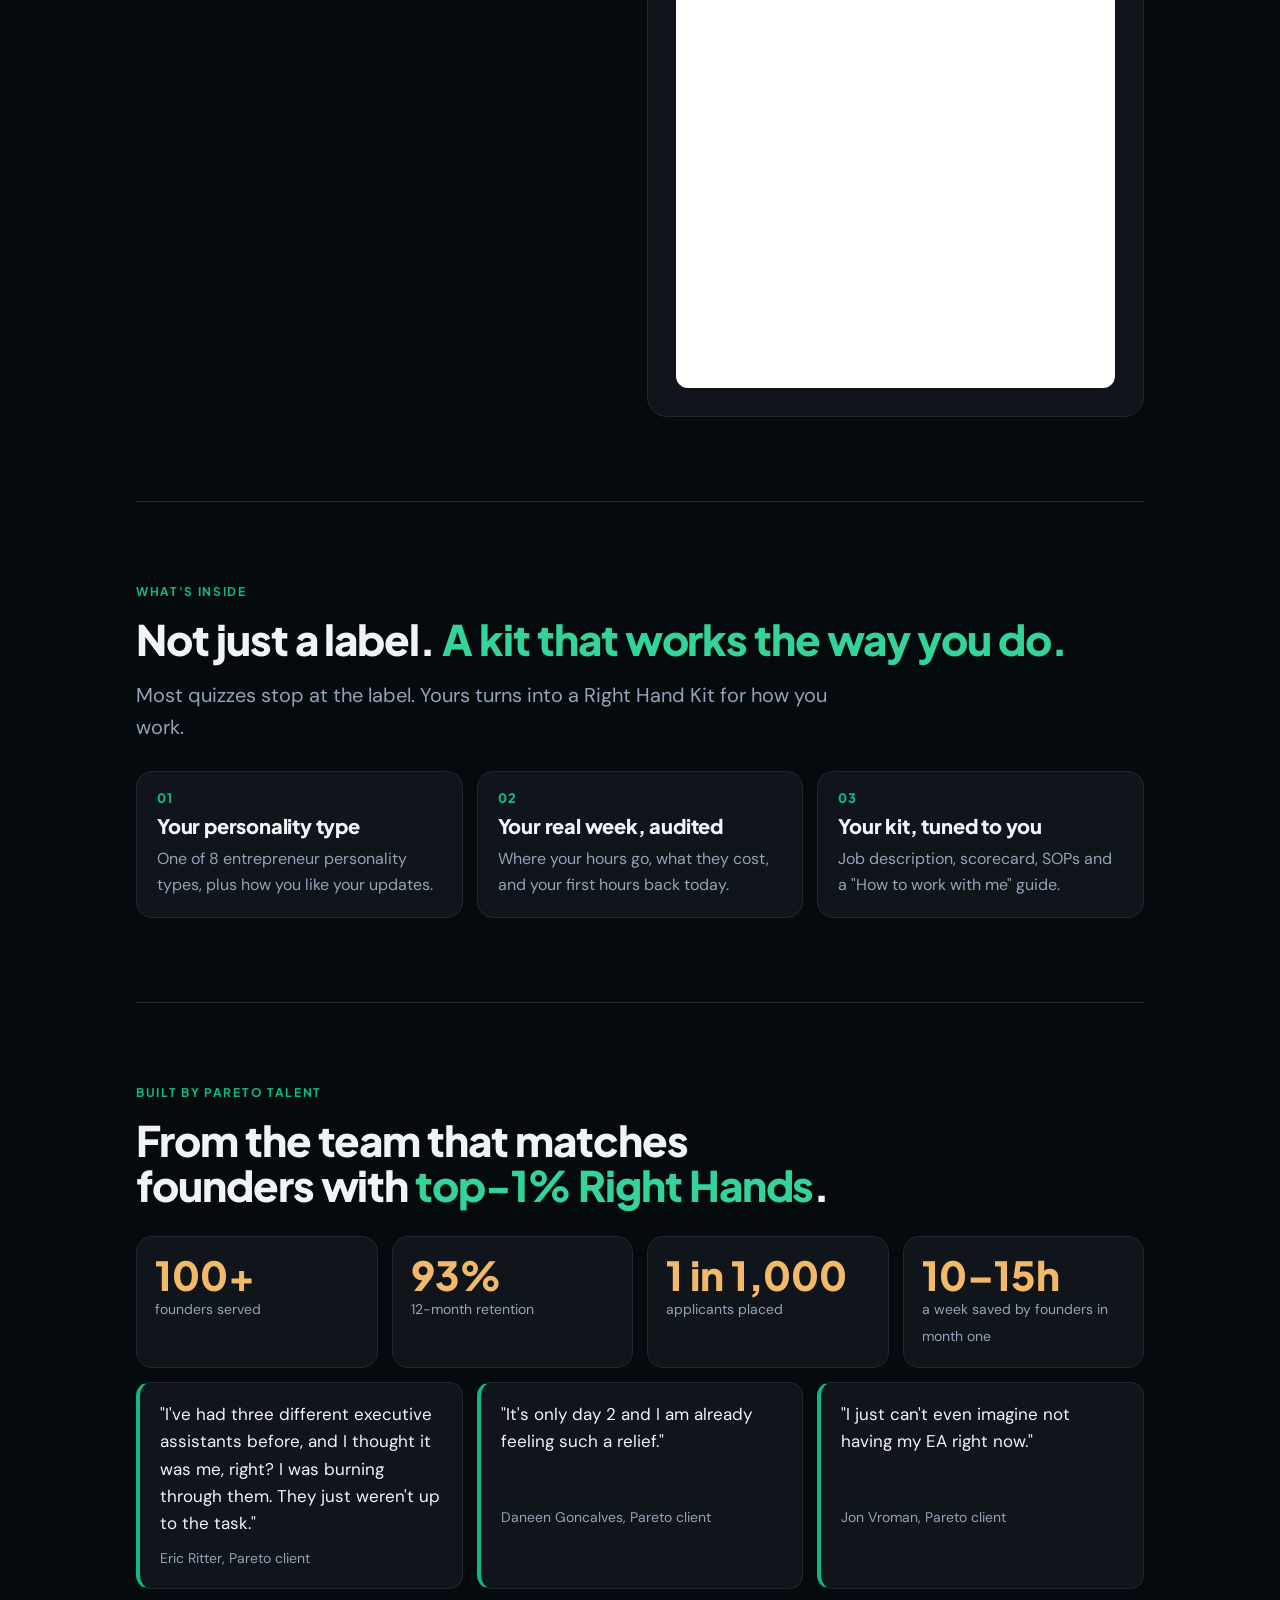
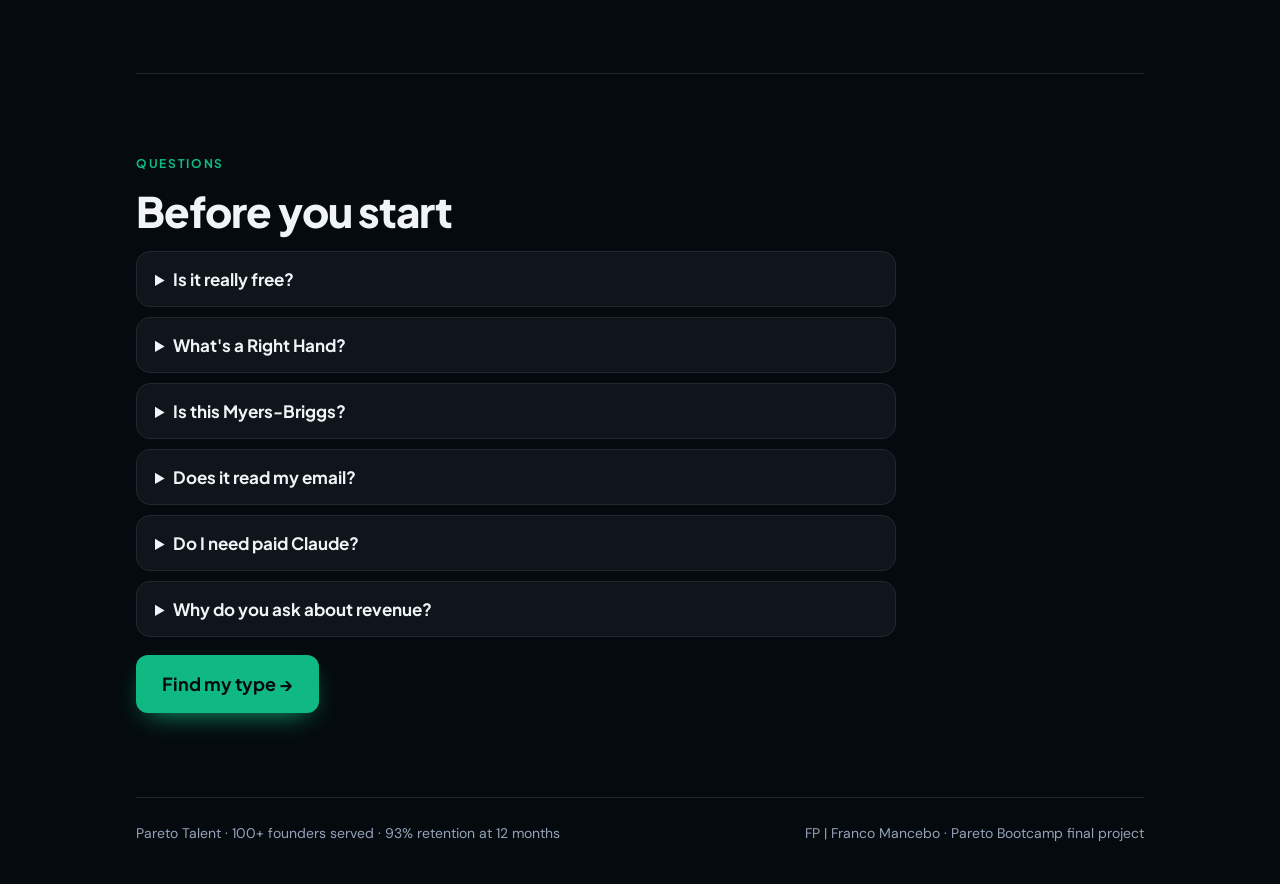
==== commit 8e95ff32: "Landing page: move Who it's for above the quiz Co-Authored-By: Claude Opus 5.5 <noreply@anthropic.co" ====
--- a/index.html
+++ b/index.html
@@ -60,6 +60,30 @@
     </div>
   </section>
 
+  <section aria-labelledby="who">
+    <div class="stack">
+      <div class="eyebrow">Who it's for</div>
+      <h2 id="who">Built for founders who've become <em>the bottleneck</em>.</h2>
+    </div>
+    <div class="grid2" style="margin-top:28px">
+      <div class="card"><h3>This is for you if</h3>
+        <ul class="fit">
+          <li>You run a founder-led business, and email, calendar and routine work still go through you.</li>
+          <li>Things fall through the cracks, and the business can't grow past your hours.</li>
+          <li>You've hired help before and ended up doing it all yourself again.</li>
+          <li>You want someone who owns outcomes, not another task-taker.</li>
+        </ul>
+      </div>
+      <div class="card"><h3>Probably not yet if</h3>
+        <ul class="fit no">
+          <li>You're pre-revenue or just starting out solo.</li>
+          <li>You're looking for the cheapest person to take tasks.</li>
+          <li>You're an employee or looking for a job.</li>
+        </ul>
+      </div>
+    </div>
+  </section>
+
   <section id="quiz-sec" aria-labelledby="quiz">
     <div class="stack" style="max-width:760px">
       <div class="eyebrow">Step 1 · 2-minute quiz</div>
@@ -122,29 +146,6 @@
     </div>
   </section>
 
-  <section aria-labelledby="who">
-    <div class="stack">
-      <div class="eyebrow">Who it's for</div>
-      <h2 id="who">Built for founders who've become <em>the bottleneck</em>.</h2>
-    </div>
-    <div class="grid2" style="margin-top:28px">
-      <div class="card"><h3>This is for you if</h3>
-        <ul class="fit">
-          <li>You run a founder-led business, and email, calendar and routine work still go through you.</li>
-          <li>Things fall through the cracks, and the business can't grow past your hours.</li>
-          <li>You've hired help before and ended up doing it all yourself again.</li>
-          <li>You want someone who owns outcomes, not another task-taker.</li>
-        </ul>
-      </div>
-      <div class="card"><h3>Probably not yet if</h3>
-        <ul class="fit no">
-          <li>You're pre-revenue or just starting out solo.</li>
-          <li>You're looking for the cheapest person to take tasks.</li>
-          <li>You're an employee or looking for a job.</li>
-        </ul>
-      </div>
-    </div>
-  </section>
 
 
 
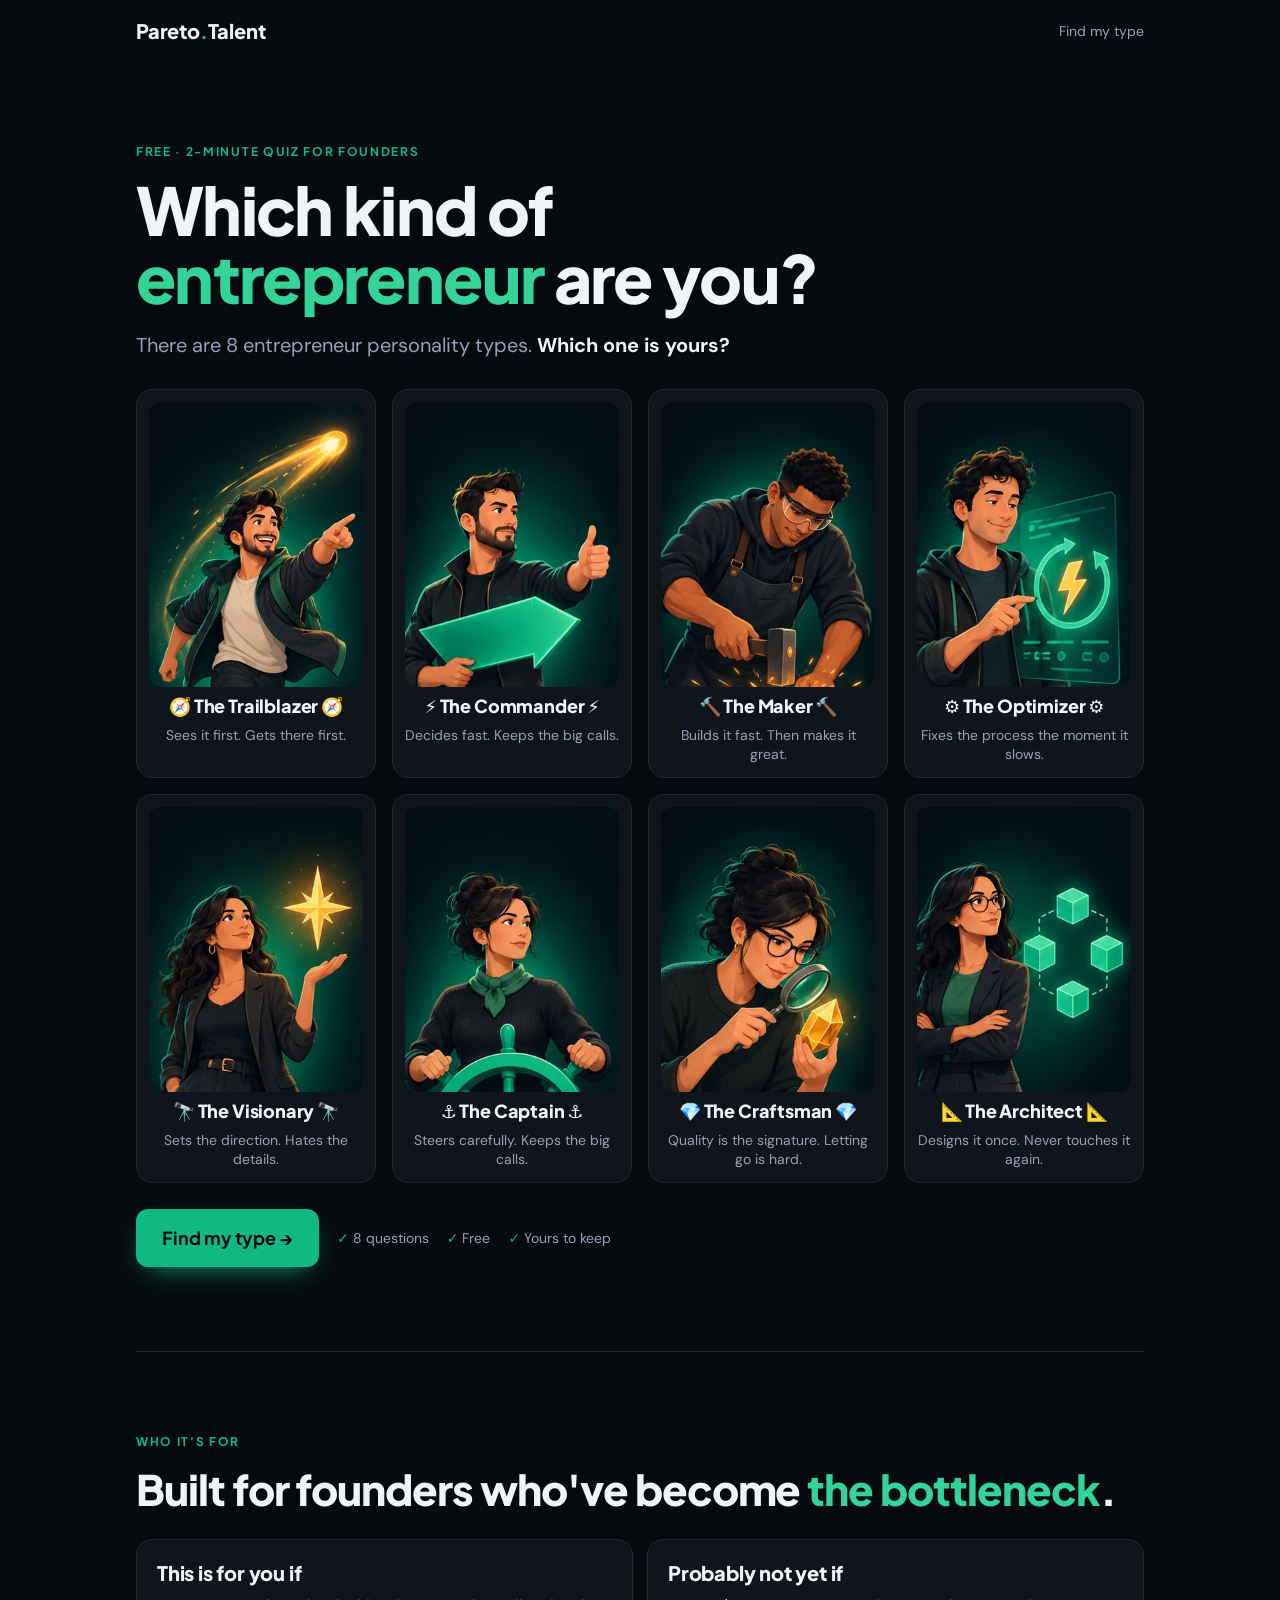
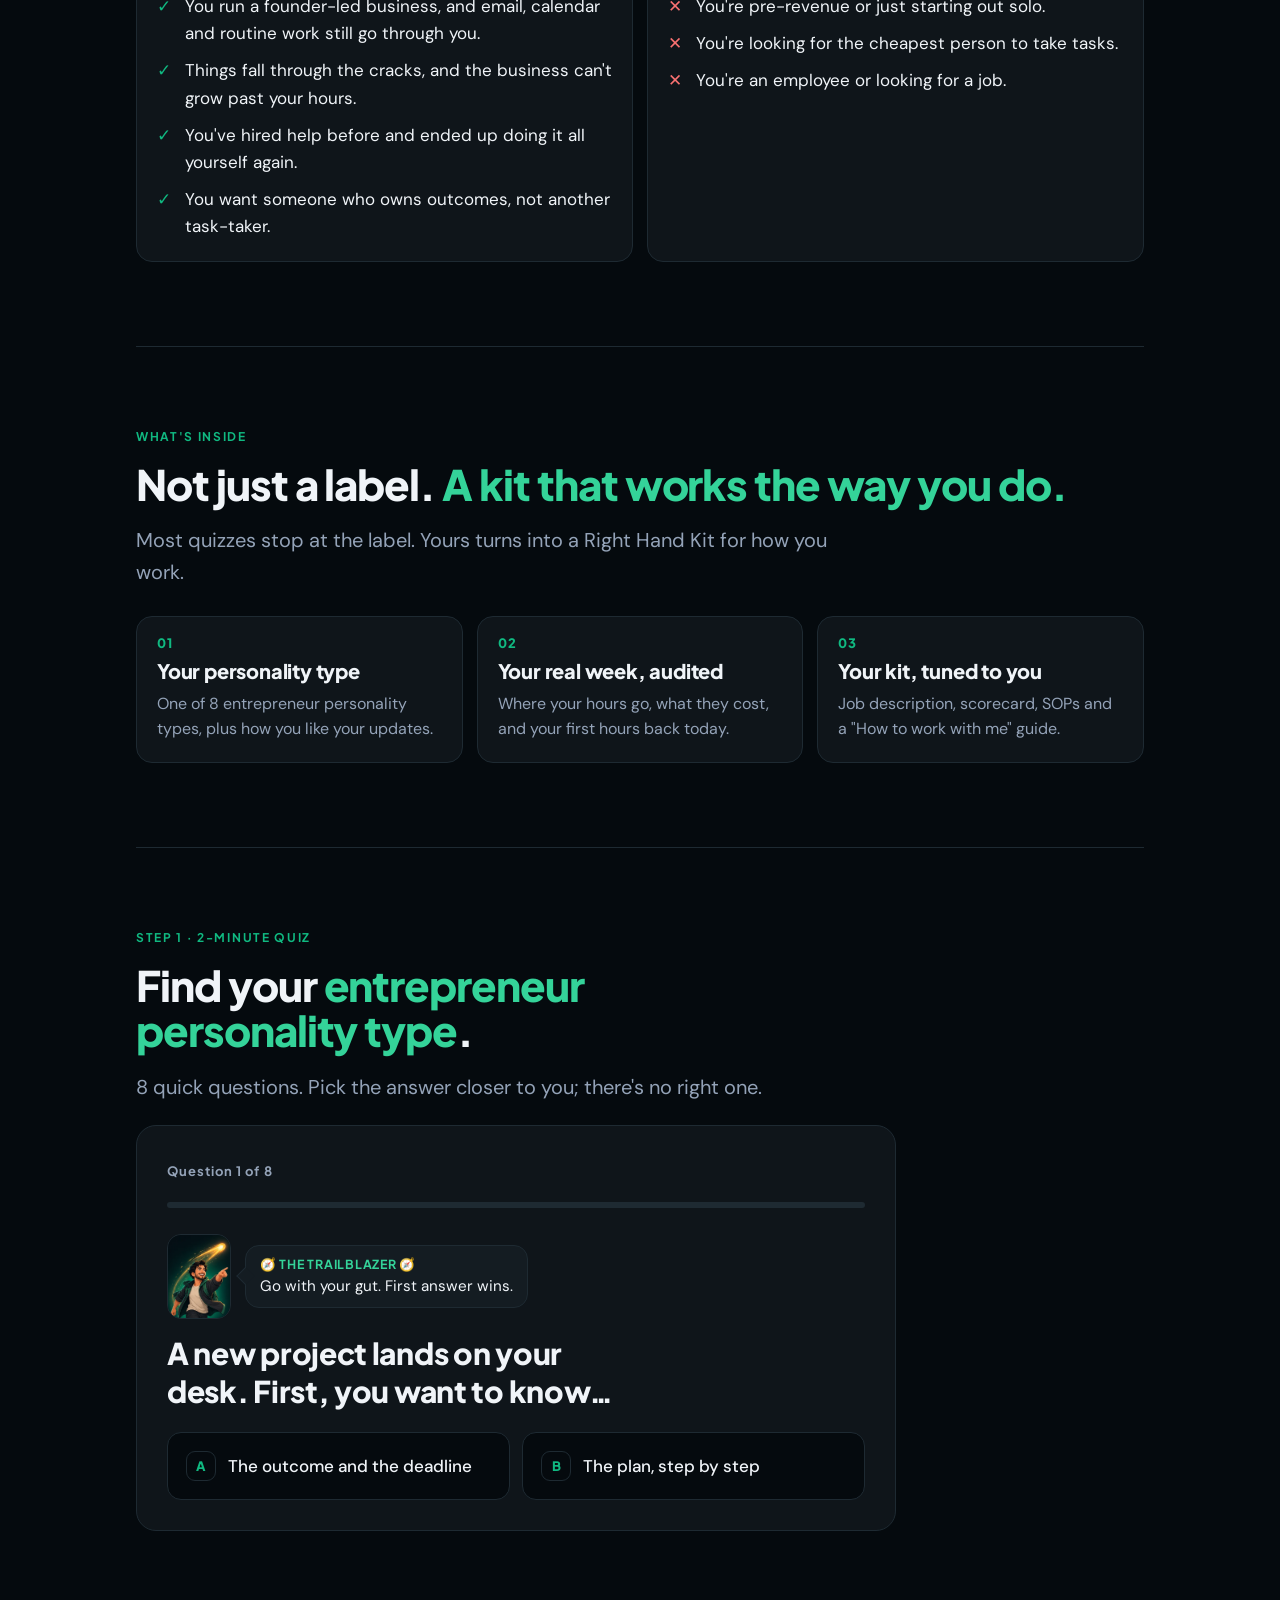
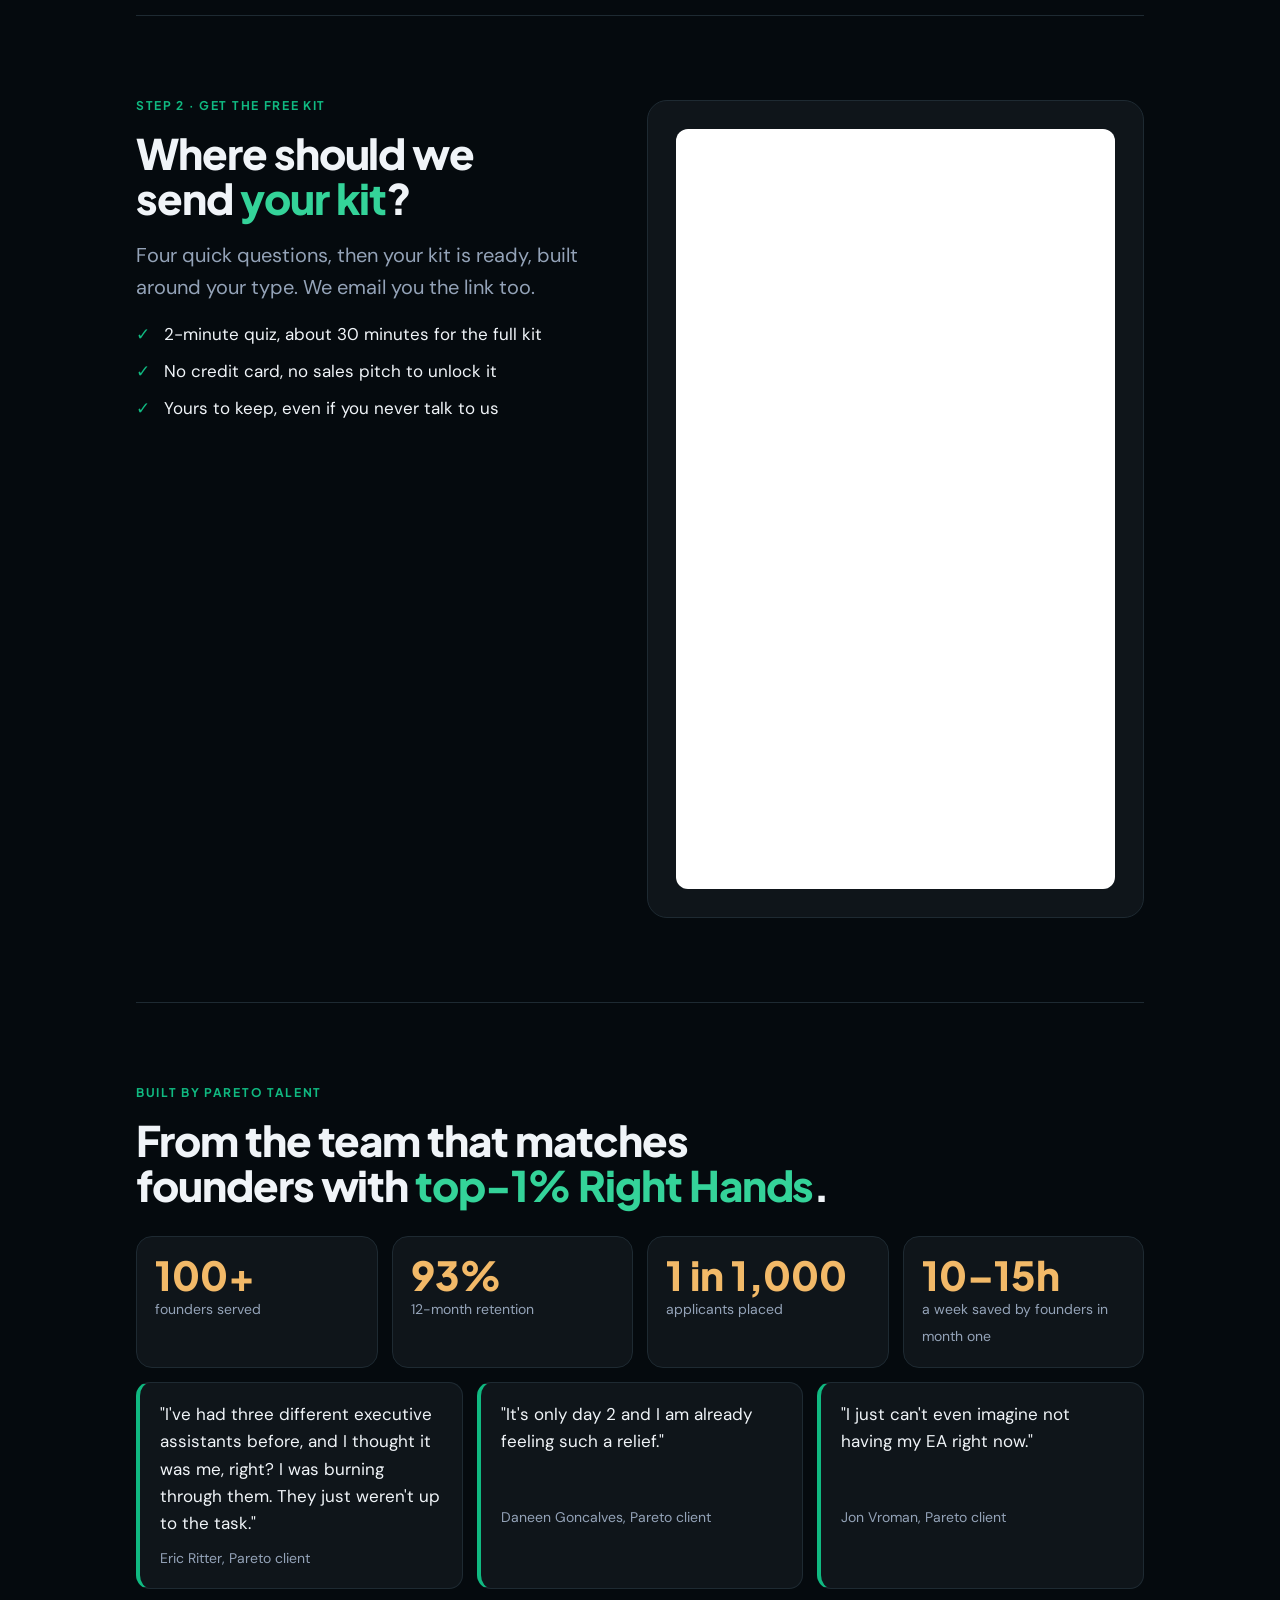
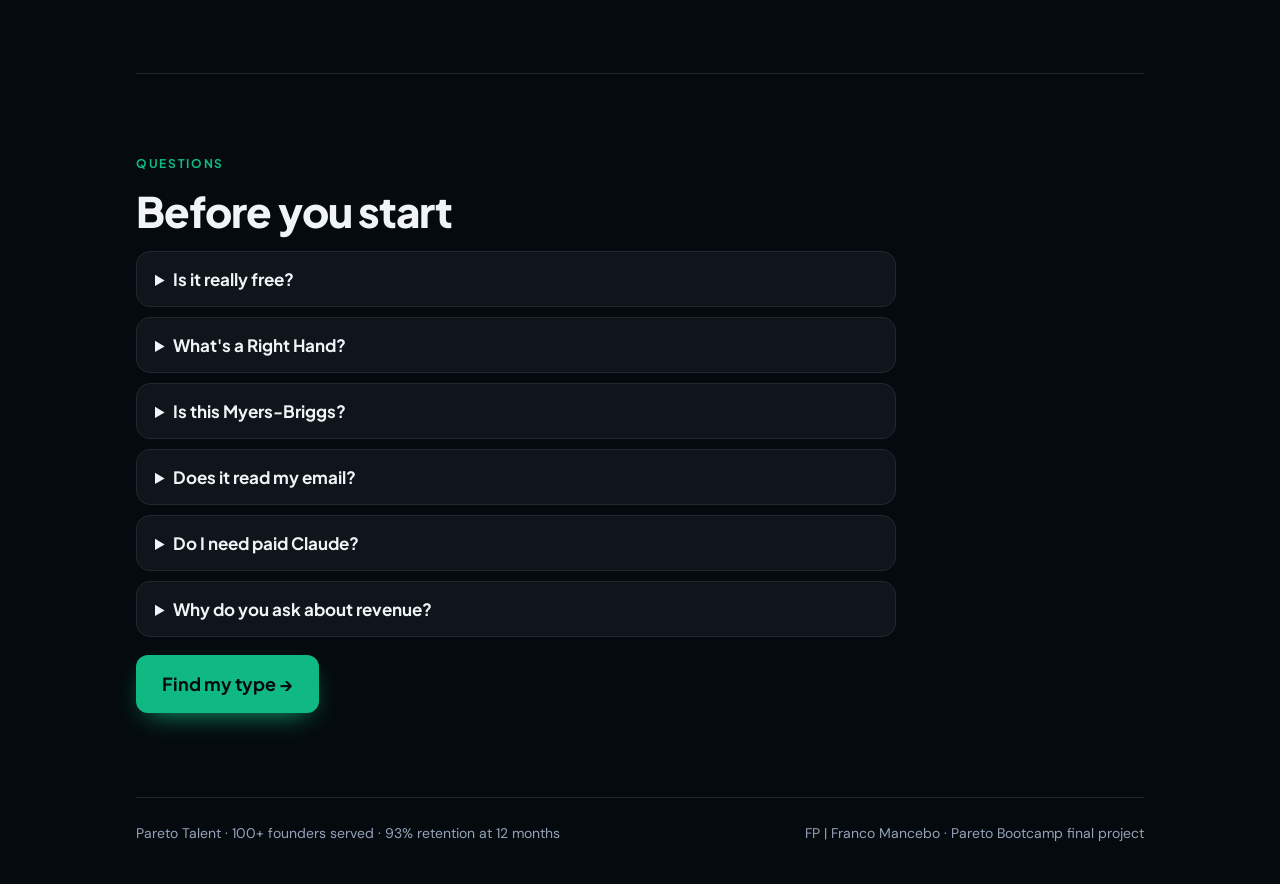
==== commit fefd26a6: "Landing page: What's inside moves above the quiz, under Who it's for Co-Authored-By: Claude Opus 5.5" ====
--- a/index.html
+++ b/index.html
@@ -84,6 +84,19 @@
     </div>
   </section>
 
+  <section aria-labelledby="inside">
+    <div class="stack">
+      <div class="eyebrow">What's inside</div>
+      <h2 id="inside">Not just a label. <em>A kit that works the way you do.</em></h2>
+      <p class="lead">Most quizzes stop at the label. Yours turns into a Right Hand Kit for how you work.</p>
+    </div>
+    <div class="grid3" style="margin-top:28px">
+      <div class="card"><span class="num">01</span><h3>Your personality type</h3><p>One of 8 entrepreneur personality types, plus how you like your updates.</p></div>
+      <div class="card"><span class="num">02</span><h3>Your real week, audited</h3><p>Where your hours go, what they cost, and your first hours back today.</p></div>
+      <div class="card"><span class="num">03</span><h3>Your kit, tuned to you</h3><p>Job description, scorecard, SOPs and a "How to work with me" guide.</p></div>
+    </div>
+  </section>
+
   <section id="quiz-sec" aria-labelledby="quiz">
     <div class="stack" style="max-width:760px">
       <div class="eyebrow">Step 1 · 2-minute quiz</div>
@@ -133,18 +146,6 @@
     </div>
   </section>
 
-  <section aria-labelledby="inside">
-    <div class="stack">
-      <div class="eyebrow">What's inside</div>
-      <h2 id="inside">Not just a label. <em>A kit that works the way you do.</em></h2>
-      <p class="lead">Most quizzes stop at the label. Yours turns into a Right Hand Kit for how you work.</p>
-    </div>
-    <div class="grid3" style="margin-top:28px">
-      <div class="card"><span class="num">01</span><h3>Your personality type</h3><p>One of 8 entrepreneur personality types, plus how you like your updates.</p></div>
-      <div class="card"><span class="num">02</span><h3>Your real week, audited</h3><p>Where your hours go, what they cost, and your first hours back today.</p></div>
-      <div class="card"><span class="num">03</span><h3>Your kit, tuned to you</h3><p>Job description, scorecard, SOPs and a "How to work with me" guide.</p></div>
-    </div>
-  </section>
 
 
 
